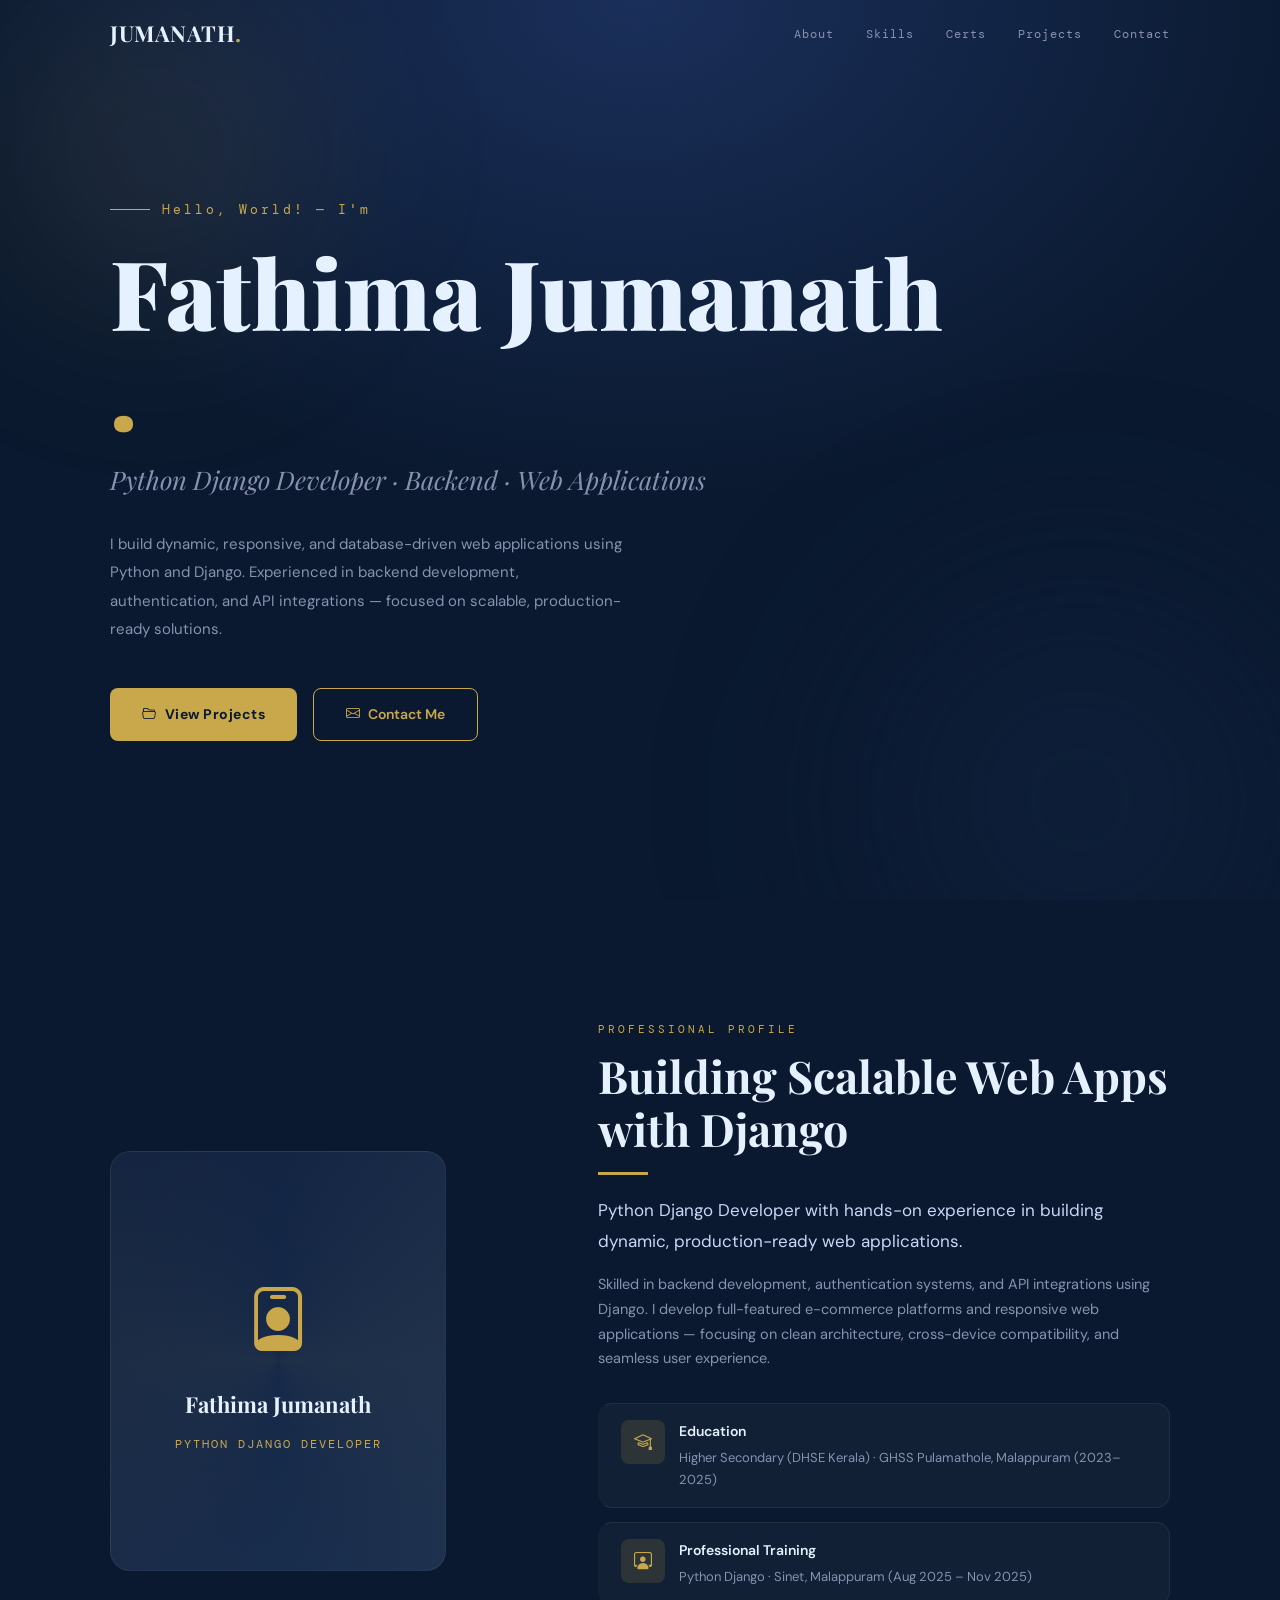
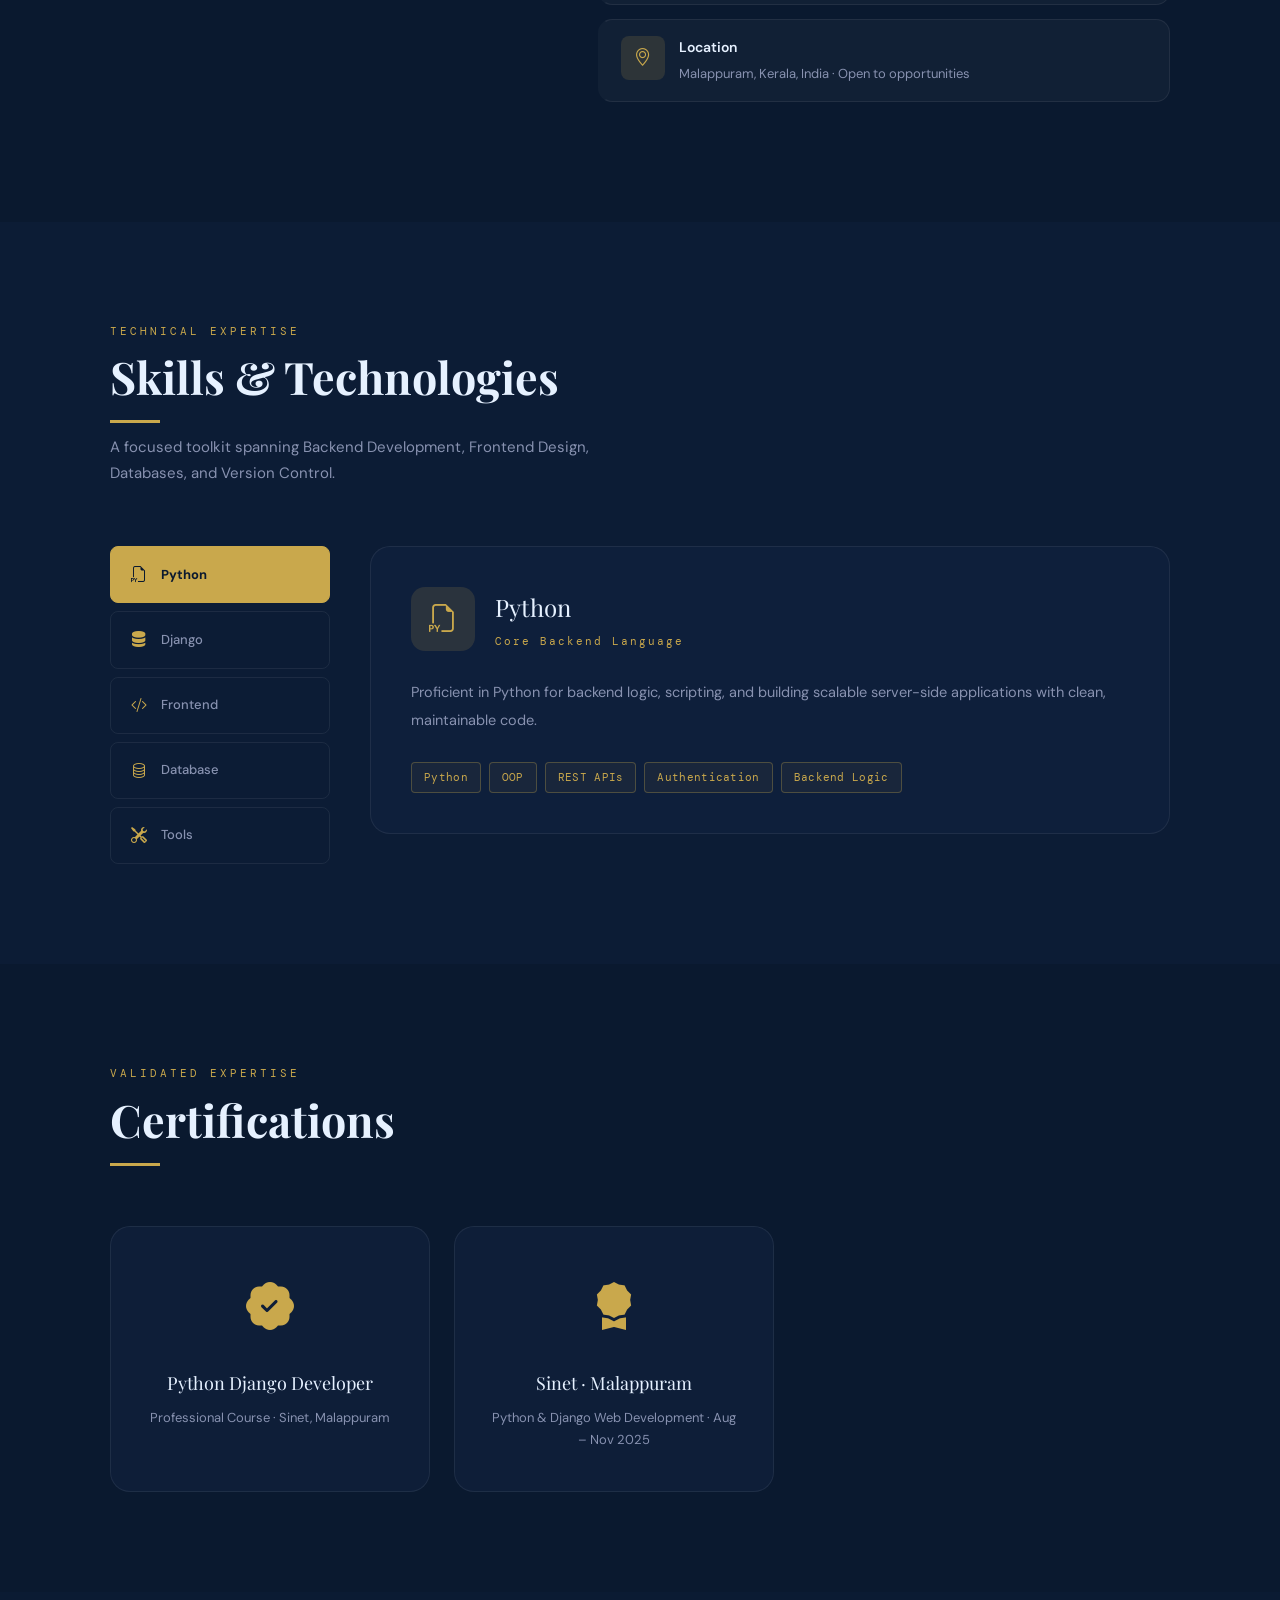
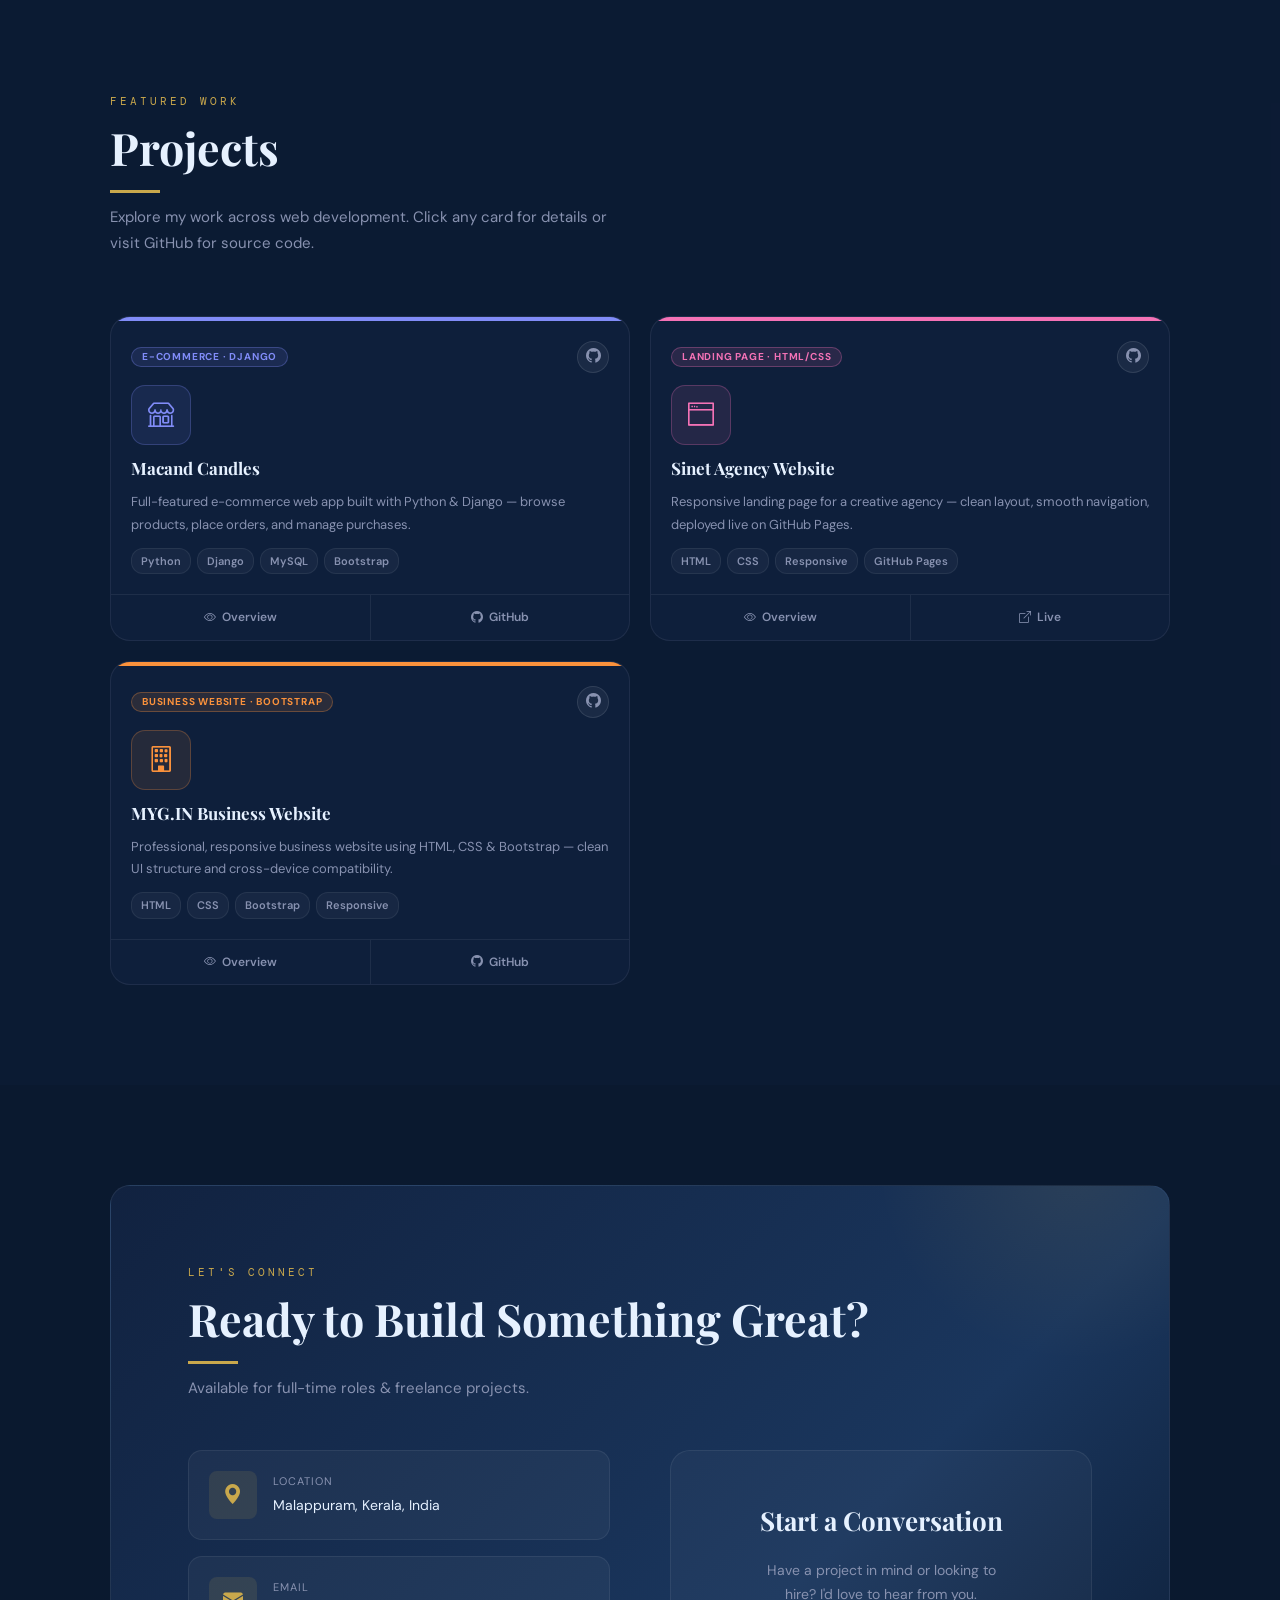
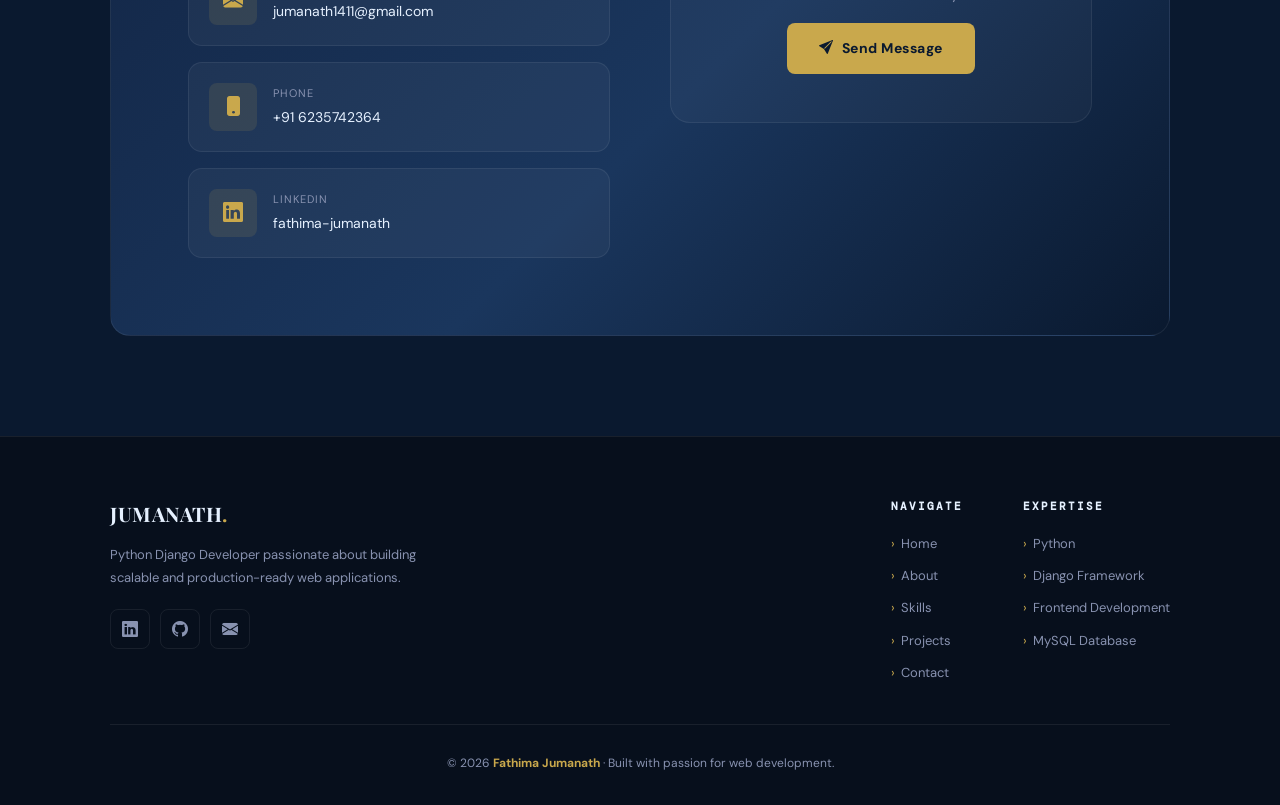
==== index.html @ 3bf2b3c5 "responsive" ====
<!DOCTYPE html>
<html lang="en">
<head>
<meta charset="UTF-8">
<meta name="viewport" content="width=device-width, initial-scale=1.0">
<title>Fathima Jumanath | Python Django Developer</title>
<meta name="description" content="Fathima Jumanath — Python Django Developer specializing in backend development, e-commerce web apps, authentication & API integrations using Django.">
<meta name="theme-color" content="#0a192f">
<link rel="icon" type="image/svg+xml" href="data:image/svg+xml,<svg xmlns='http://www.w3.org/2000/svg' viewBox='0 0 100 100'><text y='.9em' font-size='90'>🐍</text></svg>">
<link rel="preconnect" href="https://fonts.googleapis.com">
<link rel="preconnect" href="https://fonts.gstatic.com" crossorigin>
<link href="https://fonts.googleapis.com/css2?family=Playfair+Display:ital,wght@0,400;0,600;0,700;0,900;1,400&family=DM+Mono:ital,wght@0,400;0,500;1,400&family=DM+Sans:wght@300;400;500;600&display=swap" rel="stylesheet">
<link href="https://cdn.jsdelivr.net/npm/bootstrap-icons@1.11.3/font/bootstrap-icons.css" rel="stylesheet">
<link rel="stylesheet" href="style.css">
</head>
<body>

<canvas id="particles-canvas"></canvas>

<header class="header" id="header">
  <div class="header-inner">
    <a href="#hero" class="logo">JUMANATH<span>.</span></a>
    <nav class="nav-links">
      <a href="#about">About</a>
      <a href="#skills">Skills</a>
      <a href="#certifications">Certs</a>
      <a href="#projects">Projects</a>
      <a href="#contact">Contact</a>
    </nav>
    <button class="hamburger" id="hamburger" aria-label="Menu">
      <span></span><span></span><span></span>
    </button>
  </div>
</header>

<nav class="nav-mobile" id="mobileNav">
  <button class="nav-mobile-close" id="mobileClose"><i class="bi bi-x-lg"></i></button>
  <a href="#about" class="mnav-link">About</a>
  <a href="#skills" class="mnav-link">Skills</a>
  <a href="#certifications" class="mnav-link">Certs</a>
  <a href="#projects" class="mnav-link">Projects</a>
  <a href="#contact" class="mnav-link">Contact</a>
</nav>

<section id="hero" class="hero">
  <div class="hero-bg"></div>
  <div class="hero-orb hero-orb-1"></div>
  <div class="hero-orb hero-orb-2"></div>
  <div class="container">
    <div class="hero-eyebrow reveal">Hello, World! — I'm</div>
    <h1 class="hero-title reveal reveal-delay-1">
      Fathima Jumanath<span class="accent">.</span>
    </h1>
    <p class="hero-role reveal reveal-delay-2">Python Django Developer · Backend · Web Applications</p>
    <p class="hero-desc reveal reveal-delay-3">
      I build dynamic, responsive, and database-driven web applications using Python and Django. Experienced in backend development, authentication, and API integrations — focused on scalable, production-ready solutions.
    </p>
    <div class="hero-actions reveal reveal-delay-4">
      <a href="#projects" class="btn-primary"><i class="bi bi-folder2-open"></i> View Projects</a>
      <a href="mailto:jumanath1411@gmail.com" class="btn-outline"><i class="bi bi-envelope"></i> Contact Me</a>
    </div>
  </div>
</section>

<section id="about">
  <div class="container">
    <div class="about-grid">
      <div class="reveal">
        <div class="about-card">
          <i class="bi bi-person-badge about-card-icon"></i>
          <span class="about-card-name">Fathima Jumanath</span>
          <span class="about-card-role">PYTHON DJANGO DEVELOPER</span>
          <div class="about-card-border"></div>
        </div>
      </div>
      <div>
        <span class="section-label reveal">Professional Profile</span>
        <h2 class="section-title reveal reveal-delay-1">Building Scalable Web Apps with Django</h2>
        <p class="about-lead reveal reveal-delay-2">Python Django Developer with hands-on experience in building dynamic, production-ready web applications.</p>
        <p class="about-body reveal reveal-delay-3">Skilled in backend development, authentication systems, and API integrations using Django. I develop full-featured e-commerce platforms and responsive web applications — focusing on clean architecture, cross-device compatibility, and seamless user experience.</p>
        <div class="about-cards">
          <div class="about-item reveal reveal-delay-1">
            <div class="about-item-icon"><i class="bi bi-mortarboard"></i></div>
            <div>
              <div class="about-item-title">Education</div>
              <p class="about-item-text">Higher Secondary (DHSE Kerala) · GHSS Pulamathole, Malappuram (2023–2025)</p>
            </div>
          </div>
          <div class="about-item reveal reveal-delay-2">
            <div class="about-item-icon"><i class="bi bi-person-workspace"></i></div>
            <div>
              <div class="about-item-title">Professional Training</div>
              <p class="about-item-text">Python Django · Sinet, Malappuram (Aug 2025 – Nov 2025)</p>
            </div>
          </div>
          <div class="about-item reveal reveal-delay-3">
            <div class="about-item-icon"><i class="bi bi-geo-alt"></i></div>
            <div>
              <div class="about-item-title">Location</div>
              <p class="about-item-text">Malappuram, Kerala, India · Open to opportunities</p>
            </div>
          </div>
        </div>
      </div>
    </div>
  </div>
</section>

<section id="skills">
  <div class="container">
    <span class="section-label reveal">Technical Expertise</span>
    <h2 class="section-title reveal reveal-delay-1">Skills &amp; Technologies</h2>
    <p class="section-sub reveal reveal-delay-2">A focused toolkit spanning Backend Development, Frontend Design, Databases, and Version Control.</p>
    <div class="skills-tabs-wrapper reveal reveal-delay-3">
      <div class="skills-tab-nav">
        <button class="stab active" onclick="switchSkill(this,'sk-python')"><i class="bi bi-filetype-py"></i>Python</button>
        <button class="stab" onclick="switchSkill(this,'sk-django')"><i class="bi bi-server"></i>Django</button>
        <button class="stab" onclick="switchSkill(this,'sk-frontend')"><i class="bi bi-code-slash"></i>Frontend</button>
        <button class="stab" onclick="switchSkill(this,'sk-db')"><i class="bi bi-database"></i>Database</button>
        <button class="stab" onclick="switchSkill(this,'sk-tools')"><i class="bi bi-tools"></i>Tools</button>
      </div>
      <div class="skills-panel-area">
        <div class="skills-panel active" id="sk-python">
          <div class="sp-head"><div class="sp-icon"><i class="bi bi-filetype-py"></i></div><div><div class="sp-title">Python</div><div class="sp-sub">Core Backend Language</div></div></div>
          <p class="sp-desc">Proficient in Python for backend logic, scripting, and building scalable server-side applications with clean, maintainable code.</p>
          <div class="sp-tags"><span class="sp-tag">Python</span><span class="sp-tag">OOP</span><span class="sp-tag">REST APIs</span><span class="sp-tag">Authentication</span><span class="sp-tag">Backend Logic</span></div>
        </div>
        <div class="skills-panel" id="sk-django">
          <div class="sp-head"><div class="sp-icon"><i class="bi bi-server"></i></div><div><div class="sp-title">Django Framework</div><div class="sp-sub">Full-Stack Web Development</div></div></div>
          <p class="sp-desc">Building production-ready web applications with Django including e-commerce platforms, user authentication, and API integrations.</p>
          <div class="sp-tags"><span class="sp-tag">Django</span><span class="sp-tag">Django ORM</span><span class="sp-tag">Authentication</span><span class="sp-tag">API Integration</span><span class="sp-tag">Admin Panel</span><span class="sp-tag">E-Commerce</span></div>
        </div>
        <div class="skills-panel" id="sk-frontend">
          <div class="sp-head"><div class="sp-icon"><i class="bi bi-code-slash"></i></div><div><div class="sp-title">Frontend Development</div><div class="sp-sub">HTML · CSS · Bootstrap · JavaScript</div></div></div>
          <p class="sp-desc">Designing responsive and visually clean user interfaces with modern frontend technologies and frameworks.</p>
          <div class="sp-tags"><span class="sp-tag">HTML5</span><span class="sp-tag">CSS3</span><span class="sp-tag">Bootstrap</span><span class="sp-tag">JavaScript</span><span class="sp-tag">Responsive Design</span></div>
        </div>
        <div class="skills-panel" id="sk-db">
          <div class="sp-head"><div class="sp-icon"><i class="bi bi-database"></i></div><div><div class="sp-title">Database</div><div class="sp-sub">MySQL</div></div></div>
          <p class="sp-desc">Database design, management, and query optimization using MySQL for dynamic, data-driven web applications.</p>
          <div class="sp-tags"><span class="sp-tag">MySQL</span><span class="sp-tag">Database Design</span><span class="sp-tag">SQL Queries</span><span class="sp-tag">Django ORM</span></div>
        </div>
        <div class="skills-panel" id="sk-tools">
          <div class="sp-head"><div class="sp-icon"><i class="bi bi-tools"></i></div><div><div class="sp-title">Tools &amp; Version Control</div><div class="sp-sub">GitHub</div></div></div>
          <p class="sp-desc">Managing source code, collaborating on projects, and deploying web applications using GitHub and Git workflows.</p>
          <div class="sp-tags"><span class="sp-tag">GitHub</span><span class="sp-tag">Git</span><span class="sp-tag">Version Control</span><span class="sp-tag">Deployment</span></div>
        </div>
      </div>
    </div>
  </div>
</section>

<section id="certifications">
  <div class="container">
    <span class="section-label reveal">Validated Expertise</span>
    <h2 class="section-title reveal reveal-delay-1">Certifications</h2>
    <div class="certs-grid">
      <div class="cert-card reveal reveal-delay-1">
        <div class="cert-icon"><i class="bi bi-patch-check-fill"></i></div>
        <div class="cert-name">Python Django Developer</div>
        <div class="cert-desc">Professional Course · Sinet, Malappuram</div>
      </div>
      <div class="cert-card reveal reveal-delay-2">
        <div class="cert-icon"><i class="bi bi-award-fill"></i></div>
        <div class="cert-name">Sinet · Malappuram</div>
        <div class="cert-desc">Python &amp; Django Web Development · Aug – Nov 2025</div>
      </div>
    </div>
  </div>
</section>

<section id="projects">
  <div class="container">
    <span class="section-label reveal">Featured Work</span>
    <h2 class="section-title reveal reveal-delay-1">Projects</h2>
    <p class="section-sub reveal reveal-delay-2">Explore my work across web development. Click any card for details or visit GitHub for source code.</p>

    <div class="projects-grid" id="projectsGrid">

      <article class="project-card reveal reveal-delay-1 ml" onclick="openProject(0)">
        <div class="card-stripe"></div>
        <div class="card-inner">
          <div class="card-header">
            <span class="badge">E-Commerce · Django</span>
            <a href="https://github.com/jumanath/Candles-website.git" target="_blank" rel="noopener noreferrer" class="gh-btn" onclick="event.stopPropagation()"><i class="bi bi-github"></i></a>
          </div>
          <div class="icon-wrap"><i class="bi bi-shop"></i></div>
          <div class="card-title">Macand Candles</div>
          <div class="card-desc">Full-featured e-commerce web app built with Python &amp; Django — browse products, place orders, and manage purchases.</div>
          <div class="tags">
            <span class="tag">Python</span><span class="tag">Django</span><span class="tag">MySQL</span><span class="tag">Bootstrap</span>
          </div>
        </div>
        <div class="card-footer">
          <button class="primary" onclick="event.stopPropagation(); openProject(0)"><i class="bi bi-eye"></i> Overview</button>
          <a href="https://github.com/jumanath/Candles-website.git" target="_blank" rel="noopener noreferrer" onclick="event.stopPropagation()"><i class="bi bi-github"></i> GitHub</a>
        </div>
      </article>

      <article class="project-card reveal reveal-delay-2 dl" onclick="openProject(1)">
        <div class="card-stripe"></div>
        <div class="card-inner">
          <div class="card-header">
            <span class="badge">Landing Page · HTML/CSS</span>
            <a href="https://jumanath.github.io/Sinet-website/" target="_blank" rel="noopener noreferrer" class="gh-btn" onclick="event.stopPropagation()"><i class="bi bi-github"></i></a>
          </div>
          <div class="icon-wrap"><i class="bi bi-window-fullscreen"></i></div>
          <div class="card-title">Sinet Agency Website</div>
          <div class="card-desc">Responsive landing page for a creative agency — clean layout, smooth navigation, deployed live on GitHub Pages.</div>
          <div class="tags">
            <span class="tag">HTML</span><span class="tag">CSS</span><span class="tag">Responsive</span><span class="tag">GitHub Pages</span>
          </div>
        </div>
        <div class="card-footer">
          <button class="primary" onclick="event.stopPropagation(); openProject(1)"><i class="bi bi-eye"></i> Overview</button>
          <a href="https://jumanath.github.io/Sinet-website/" target="_blank" rel="noopener noreferrer" onclick="event.stopPropagation()"><i class="bi bi-box-arrow-up-right"></i> Live</a>
        </div>
      </article>

      <article class="project-card reveal reveal-delay-3 eda" onclick="openProject(2)">
        <div class="card-stripe"></div>
        <div class="card-inner">
          <div class="card-header">
            <span class="badge">Business Website · Bootstrap</span>
            <a href="https://github.com/jumanath" target="_blank" rel="noopener noreferrer" class="gh-btn" onclick="event.stopPropagation()"><i class="bi bi-github"></i></a>
          </div>
          <div class="icon-wrap"><i class="bi bi-building"></i></div>
          <div class="card-title">MYG.IN Business Website</div>
          <div class="card-desc">Professional, responsive business website using HTML, CSS &amp; Bootstrap — clean UI structure and cross-device compatibility.</div>
          <div class="tags">
            <span class="tag">HTML</span><span class="tag">CSS</span><span class="tag">Bootstrap</span><span class="tag">Responsive</span>
          </div>
        </div>
        <div class="card-footer">
          <button class="primary" onclick="event.stopPropagation(); openProject(2)"><i class="bi bi-eye"></i> Overview</button>
          <a href="https://github.com/jumanath" target="_blank" rel="noopener noreferrer" onclick="event.stopPropagation()"><i class="bi bi-github"></i> GitHub</a>
        </div>
      </article>

    </div>
  </div>
</section>

<section id="contact">
  <div class="container">
    <div class="contact-wrap">
      <span class="section-label reveal">Let's Connect</span>
      <h2 class="section-title reveal reveal-delay-1" style="color: var(--white);">Ready to Build Something Great?</h2>
      <p class="section-sub reveal reveal-delay-2">Available for full-time roles &amp; freelance projects.</p>
      <div class="contact-grid">
        <div class="contact-cards">
          <div class="contact-card reveal reveal-delay-1">
            <div class="cc-icon"><i class="bi bi-geo-alt-fill"></i></div>
            <div><div class="cc-label">Location</div><div class="cc-value">Malappuram, Kerala, India</div></div>
          </div>
          <div class="contact-card reveal reveal-delay-2">
            <div class="cc-icon"><i class="bi bi-envelope-fill"></i></div>
            <div><div class="cc-label">Email</div><div class="cc-value"><a href="mailto:jumanath1411@gmail.com">jumanath1411@gmail.com</a></div></div>
          </div>
          <div class="contact-card reveal reveal-delay-3">
            <div class="cc-icon"><i class="bi bi-phone-fill"></i></div>
            <div><div class="cc-label">Phone</div><div class="cc-value"><a href="tel:+916235742364">+91 6235742364</a></div></div>
          </div>
          <div class="contact-card reveal reveal-delay-4">
            <div class="cc-icon"><i class="bi bi-linkedin"></i></div>
            <div><div class="cc-label">LinkedIn</div><div class="cc-value"><a href="https://www.linkedin.com/in/fathima-jumanath" target="_blank" rel="noopener noreferrer">fathima-jumanath</a></div></div>
          </div>
        </div>
        <div class="contact-cta reveal reveal-delay-2">
          <h3>Start a Conversation</h3>
          <p>Have a project in mind or looking to hire? I'd love to hear from you.</p>
          <a href="mailto:jumanath1411@gmail.com" class="btn-primary"><i class="bi bi-send-fill"></i> Send Message</a>
        </div>
      </div>
    </div>
  </div>
</section>

<footer>
  <div class="container">
    <div class="footer-top">
      <div class="footer-brand">
        <a href="#hero" class="logo">JUMANATH<span>.</span></a>
        <p class="footer-tagline">Python Django Developer passionate about building scalable and production-ready web applications.</p>
        <div class="footer-socials">
          <a href="https://www.linkedin.com/in/fathima-jumanath" target="_blank" rel="noopener noreferrer" class="footer-social"><i class="bi bi-linkedin"></i></a>
          <a href="https://github.com/jumanath" target="_blank" rel="noopener noreferrer" class="footer-social"><i class="bi bi-github"></i></a>
          <a href="mailto:jumanath1411@gmail.com" class="footer-social"><i class="bi bi-envelope-fill"></i></a>
        </div>
      </div>
      <nav class="footer-nav-cols">
        <div class="footer-col">
          <h4>Navigate</h4>
          <ul>
            <li><a href="#hero">Home</a></li>
            <li><a href="#about">About</a></li>
            <li><a href="#skills">Skills</a></li>
            <li><a href="#projects">Projects</a></li>
            <li><a href="#contact">Contact</a></li>
          </ul>
        </div>
        <div class="footer-col">
          <h4>Expertise</h4>
          <ul>
            <li><a href="#skills">Python</a></li>
            <li><a href="#skills">Django Framework</a></li>
            <li><a href="#skills">Frontend Development</a></li>
            <li><a href="#skills">MySQL Database</a></li>
          </ul>
        </div>
      </nav>
    </div>
    <div class="footer-bottom">
      <p class="footer-copy">&copy; <span id="footerYear"></span> <strong>Fathima Jumanath</strong> · Built with passion for web development.</p>
    </div>
  </div>
</footer>

<button id="scrollTop" aria-label="Scroll to top"><i class="bi bi-arrow-up-short"></i></button>

<div class="modal-overlay" id="projectModal" onclick="handleOverlayClick(event)">
  <div class="modal" id="modalBox">
    <div class="modal-header" id="modalHeader">
      <div class="modal-header-left">
        <div class="modal-icon" id="modalIcon"><i class="bi bi-folder"></i></div>
        <div>
          <div class="modal-title" id="modalTitle">Project Title</div>
          <span class="modal-tech-badge" id="modalTech">Technologies</span>
        </div>
      </div>
      <button class="modal-close" onclick="closeModal()"><i class="bi bi-x-lg"></i></button>
    </div>
    <div class="modal-body">
      <div class="modal-overview-panel">
        <div class="mo-section">
          <div class="mo-section-header"><i class="bi bi-info-circle-fill"></i><h4>About This Project</h4></div>
          <p class="mo-about-text" id="modal-about"></p>
        </div>
        <div class="mo-section">
          <div class="mo-section-header"><i class="bi bi-folder-fill"></i><h4>Features</h4></div>
          <div class="mo-projects-grid" id="modal-projects"></div>
        </div>
        <div class="mo-section">
          <div class="mo-section-header"><i class="bi bi-star-fill"></i><h4>Key Highlights</h4></div>
          <div class="mo-highlights" id="modal-bullets"></div>
        </div>
        <div class="mo-section">
          <div class="mo-section-header"><i class="bi bi-tools"></i><h4>Technologies Used</h4></div>
          <div class="mo-tags" id="modal-tags"></div>
        </div>
        <div class="mo-actions">
          <a href="#" id="modal-github-link" target="_blank" rel="noopener noreferrer" class="mo-btn-github"><i class="bi bi-github"></i> View Repository on GitHub</a>
          <a href="#contact" onclick="closeModal()" class="mo-btn-contact"><i class="bi bi-envelope-fill"></i> Discuss Project</a>
        </div>
      </div>
    </div>
  </div>
</div>

<script>
document.getElementById('footerYear').textContent = new Date().getFullYear();

const PROJECTS = [
  {
    title: "Macand Candles",
    tech: "Python · Django · MySQL · Bootstrap",
    icon: "bi bi-shop",
    domain: "ml",
    github: "https://github.com/jumanath/Candles-website.git",
    about: "Macand Candles is a full-featured e-commerce web application built with Python and Django. It enables users to browse products, place orders, and manage purchases through a secure, production-ready online platform deployed for real-time access.",
    projects: [
      { name: "Product Browsing", desc: "Dynamic product listing with category filtering and detail views", icon: "bi bi-grid-fill" },
      { name: "Order Management", desc: "Full order placement and purchase management system", icon: "bi bi-cart-check-fill" },
      { name: "User Authentication", desc: "Secure user registration, login, and session management", icon: "bi bi-shield-lock-fill" },
      { name: "Admin Panel", desc: "Django admin integration for product and order management", icon: "bi bi-gear-fill" }
    ],
    bullets: [
      "Full-stack Django e-commerce platform deployed for production",
      "Secure authentication and user session management",
      "Database-driven product and order management with MySQL",
      "Responsive UI with Bootstrap for cross-device compatibility",
      "Production-ready deployment with real-time access"
    ],
    tags: ["Python", "Django", "MySQL", "Bootstrap", "HTML", "CSS", "Authentication", "E-Commerce", "GitHub"]
  },
  {
    title: "Sinet Agency Website",
    tech: "HTML · CSS · GitHub Pages",
    icon: "bi bi-window-fullscreen",
    domain: "dl",
    github: "https://jumanath.github.io/Sinet-website/",
    about: "A responsive landing page for a creative agency built with HTML and CSS. Features clean layout design, smooth navigation, and is deployed live via GitHub Pages for real-time access.",
    projects: [
      { name: "Responsive Layout", desc: "Mobile-first design adapting seamlessly across all screen sizes", icon: "bi bi-phone-fill" },
      { name: "Navigation Design", desc: "Smooth, intuitive navigation with clean section transitions", icon: "bi bi-list-ul" },
      { name: "Agency Showcase", desc: "Professional presentation of agency services and brand identity", icon: "bi bi-star-fill" }
    ],
    bullets: [
      "Clean, semantic HTML5 structure throughout",
      "Mobile-first, fully responsive CSS layout",
      "Smooth navigation and section transitions",
      "Deployed and live on GitHub Pages",
      "Optimized for cross-device compatibility"
    ],
    tags: ["HTML5", "CSS3", "Responsive Design", "GitHub Pages", "Landing Page"]
  },
  {
    title: "MYG.IN Business Website",
    tech: "HTML · CSS · Bootstrap",
    icon: "bi bi-building",
    domain: "eda",
    github: "https://github.com/jumanath",
    about: "A professional, responsive business website for MYG.IN built with HTML, CSS, and Bootstrap. Emphasizes clean UI structure, cross-device compatibility, and an optimized user experience for a professional business presence.",
    projects: [
      { name: "Bootstrap Grid Layout", desc: "Structured, responsive layout using Bootstrap's grid system", icon: "bi bi-columns-gap" },
      { name: "Cross-Device Compatibility", desc: "Consistent experience across desktop, tablet, and mobile", icon: "bi bi-display-fill" },
      { name: "Clean UI Structure", desc: "Professional visual hierarchy with optimized user experience", icon: "bi bi-layout-text-window-reverse" }
    ],
    bullets: [
      "Professional business website with clean UI design",
      "Bootstrap framework for rapid responsive development",
      "Cross-device and cross-browser compatibility",
      "Structured layout emphasizing user experience",
      "Optimized for professional business presentation"
    ],
    tags: ["HTML5", "CSS3", "Bootstrap", "Responsive Design", "UI/UX", "Business Website"]
  }
];

function openProject(idx) {
  const p = PROJECTS[idx];
  const modalHeader = document.getElementById('modalHeader');
  modalHeader.className = 'modal-header ' + p.domain;
  document.getElementById('modalIcon').innerHTML = `<i class="${p.icon}"></i>`;
  document.getElementById('modalTitle').textContent = p.title;
  document.getElementById('modalTech').textContent = p.tech;
  document.getElementById('modal-about').textContent = p.about;
  document.getElementById('modal-projects').innerHTML = p.projects.map(proj => `
    <div class="mo-project-card">
      <div class="mo-project-icon"><i class="${proj.icon}"></i></div>
      <div class="mo-project-content"><h5>${proj.name}</h5><p>${proj.desc}</p></div>
    </div>
  `).join('');
  document.getElementById('modal-bullets').innerHTML = p.bullets.map(b => `
    <div class="mo-highlight-item"><i class="bi bi-check-circle-fill"></i><span>${b}</span></div>
  `).join('');
  document.getElementById('modal-tags').innerHTML = p.tags.map(t => `<span class="mo-tag">${t}</span>`).join('');
  document.getElementById('modal-github-link').href = p.github;
  document.getElementById('projectModal').classList.add('open');
  document.body.style.overflow = 'hidden';
}

function closeModal() {
  document.getElementById('projectModal').classList.remove('open');
  document.body.style.overflow = '';
}

function handleOverlayClick(e) {
  if (e.target.id === 'projectModal') closeModal();
}

document.addEventListener('keydown', e => { if (e.key === 'Escape') closeModal(); });

function switchSkill(btn, id) {
  document.querySelectorAll('.stab').forEach(b => b.classList.remove('active'));
  document.querySelectorAll('.skills-panel').forEach(p => p.classList.remove('active'));
  btn.classList.add('active');
  document.getElementById(id).classList.add('active');
}

const header = document.getElementById('header');
const scrollTopBtn = document.getElementById('scrollTop');
window.addEventListener('scroll', () => {
  const y = window.scrollY;
  header.classList.toggle('scrolled', y > 60);
  scrollTopBtn.classList.toggle('visible', y > 400);
}, { passive: true });
scrollTopBtn.addEventListener('click', () => window.scrollTo({ top: 0, behavior: 'smooth' }));

document.getElementById('hamburger').addEventListener('click', () => {
  document.getElementById('mobileNav').classList.toggle('open');
  document.body.style.overflow = document.getElementById('mobileNav').classList.contains('open') ? 'hidden' : '';
});
document.getElementById('mobileClose').addEventListener('click', () => {
  document.getElementById('mobileNav').classList.remove('open');
  document.body.style.overflow = '';
});
document.querySelectorAll('.mnav-link').forEach(l => {
  l.addEventListener('click', () => {
    document.getElementById('mobileNav').classList.remove('open');
    document.body.style.overflow = '';
  });
});

document.querySelectorAll('a[href^="#"]').forEach(a => {
  a.addEventListener('click', function (e) {
    const href = this.getAttribute('href');
    if (!href || href === '#') return;
    const target = document.querySelector(href);
    if (!target) return;
    e.preventDefault();
    window.scrollTo({ top: target.offsetTop - 80, behavior: 'smooth' });
  });
});

const observer = new IntersectionObserver(entries => {
  entries.forEach(e => {
    if (e.isIntersecting) { e.target.classList.add('visible'); observer.unobserve(e.target); }
  });
}, { threshold: 0.12 });
document.querySelectorAll('.reveal').forEach(el => observer.observe(el));
setTimeout(() => document.querySelectorAll('.hero .reveal').forEach(el => el.classList.add('visible')), 100);

(function () {
  const canvas = document.getElementById('particles-canvas');
  const ctx = canvas.getContext('2d');
  let W, H, particles = [];
  function resize() { W = canvas.width = window.innerWidth; H = canvas.height = window.innerHeight; }
  resize();
  window.addEventListener('resize', resize);
  class Particle {
    constructor() { this.reset(); }
    reset() {
      this.x = Math.random() * W; this.y = Math.random() * H;
      this.r = Math.random() * 1.4 + 0.3;
      this.vx = (Math.random() - 0.5) * 0.25; this.vy = (Math.random() - 0.5) * 0.25;
      this.alpha = Math.random() * 0.5 + 0.1;
    }
    update() {
      this.x += this.vx; this.y += this.vy;
      if (this.x < 0 || this.x > W || this.y < 0 || this.y > H) this.reset();
    }
    draw() {
      ctx.beginPath(); ctx.arc(this.x, this.y, this.r, 0, Math.PI * 2);
      ctx.fillStyle = `rgba(201,168,76,${this.alpha})`; ctx.fill();
    }
  }
  for (let i = 0; i < 80; i++) particles.push(new Particle());
  function loop() {
    ctx.clearRect(0, 0, W, H);
    particles.forEach(p => { p.update(); p.draw(); });
    for (let i = 0; i < particles.length; i++) {
      for (let j = i + 1; j < particles.length; j++) {
        const dx = particles[i].x - particles[j].x;
        const dy = particles[i].y - particles[j].y;
        const d = Math.sqrt(dx * dx + dy * dy);
        if (d < 100) {
          ctx.beginPath();
          ctx.moveTo(particles[i].x, particles[i].y);
          ctx.lineTo(particles[j].x, particles[j].y);
          ctx.strokeStyle = `rgba(201,168,76,${0.08 * (1 - d / 100)})`;
          ctx.lineWidth = 0.5; ctx.stroke();
        }
      }
    }
    requestAnimationFrame(loop);
  }
  loop();
})();
</script>
</body>
</html>
---- style.css ----
/* ═══════════════════════════════════════════
   VARIABLES
═══════════════════════════════════════════ */
:root {
  --navy:      #0a192f;
  --navy2:     #112240;
  --navy3:     #1a2f4f;
  --gold:      #c9a84c;
  --gold2:     #e8c84a;
  --gold-dim:  rgba(201,168,76,0.15);
  --text:      #ccd6f6;
  --text2:     #8892b0;
  --white:     #e6f1ff;
  --border:    rgba(255,255,255,0.07);
  --font-head: 'Playfair Display', Georgia, serif;
  --font-body: 'DM Sans', system-ui, sans-serif;
  --font-mono: 'DM Mono', monospace;
  --ease:      cubic-bezier(0.25, 0.8, 0.25, 1);
  --r-md:      8px;
  --r-lg:      14px;
  --r-xl:      20px;
  --shadow:    0 20px 60px rgba(0,0,0,0.4);
}

/* ═══════════════════════════════════════════
   RESET & BASE
═══════════════════════════════════════════ */
*, *::before, *::after { box-sizing: border-box; margin: 0; padding: 0; }
html { scroll-behavior: smooth; overflow-x: hidden; }
body {
  font-family: var(--font-body);
  background: var(--navy);
  color: var(--text2);
  line-height: 1.7;
  overflow-x: hidden;
  -webkit-font-smoothing: antialiased;
}
a { color: inherit; text-decoration: none; }
ul { list-style: none; }
img { display: block; max-width: 100%; }
button { font: inherit; cursor: pointer; border: none; background: none; }

/* ═══════════════════════════════════════════
   SCROLLBAR
═══════════════════════════════════════════ */
::-webkit-scrollbar { width: 6px; }
::-webkit-scrollbar-track { background: var(--navy); }
::-webkit-scrollbar-thumb { background: var(--gold); border-radius: 3px; }

/* ═══════════════════════════════════════════
   UTILITY
═══════════════════════════════════════════ */
.container { width: 100%; max-width: 1160px; margin: 0 auto; padding: 0 clamp(20px,5vw,50px); }
.section-label {
  font-family: var(--font-mono);
  font-size: 11px;
  letter-spacing: 3px;
  text-transform: uppercase;
  color: var(--gold);
  margin-bottom: 10px;
  display: block;
}
.section-title {
  font-family: var(--font-head);
  font-size: clamp(1.8rem,4vw,2.8rem);
  font-weight: 700;
  color: var(--white);
  line-height: 1.2;
  margin-bottom: 12px;
}
.section-title::after {
  content: '';
  display: block;
  width: 50px;
  height: 3px;
  background: var(--gold);
  margin-top: 16px;
}
.section-sub { color: var(--text2); font-size: 15px; max-width: 520px; }

/* ═══════════════════════════════════════════
   PARTICLES BACKGROUND
═══════════════════════════════════════════ */
#particles-canvas {
  position: fixed;
  inset: 0;
  z-index: 0;
  pointer-events: none;
  opacity: 0.35;
}

/* ═══════════════════════════════════════════
   HEADER
═══════════════════════════════════════════ */
.header {
  position: fixed;
  top: 0; left: 0; right: 0;
  z-index: 900;
  transition: all 0.3s var(--ease);
}
.header.scrolled {
  background: rgba(10,25,47,0.96);
  backdrop-filter: blur(16px);
  border-bottom: 1px solid var(--border);
  box-shadow: 0 4px 30px rgba(0,0,0,0.3);
}
.header-inner {
  display: flex;
  align-items: center;
  justify-content: space-between;
  height: 68px;
  max-width: 1160px;
  margin: 0 auto;
  padding: 0 clamp(20px,5vw,50px);
}
.logo {
  font-family: var(--font-head);
  font-size: 22px;
  font-weight: 700;
  color: var(--white);
  letter-spacing: 0.5px;
}
.logo span { color: var(--gold); }
.nav-links { display: flex; gap: 32px; align-items: center; }
.nav-links a {
  font-family: var(--font-mono);
  font-size: 12px;
  letter-spacing: 1px;
  color: var(--text2);
  transition: color 0.2s;
  position: relative;
}
.nav-links a::after {
  content: '';
  position: absolute;
  bottom: -3px; left: 0;
  width: 0; height: 1px;
  background: var(--gold);
  transition: width 0.25s;
}
.nav-links a:hover { color: var(--gold); }
.nav-links a:hover::after { width: 100%; }

/* Hamburger */
.hamburger { display: none; flex-direction: column; gap: 5px; padding: 8px; }
.hamburger span {
  display: block; width: 22px; height: 2px;
  background: var(--white); border-radius: 2px;
  transition: all 0.3s;
}
.nav-mobile {
  display: none;
  position: fixed;
  inset: 0;
  background: rgba(10,25,47,0.98);
  z-index: 850;
  flex-direction: column;
  align-items: center;
  justify-content: center;
  gap: 28px;
}
.nav-mobile.open { display: flex; }
.nav-mobile a {
  font-family: var(--font-head);
  font-size: 28px;
  font-weight: 600;
  color: var(--white);
  transition: color 0.2s;
}
.nav-mobile a:hover { color: var(--gold); }
.nav-mobile-close {
  position: absolute;
  top: 22px; right: 24px;
  font-size: 30px;
  color: var(--text2);
  transition: color 0.2s;
}
.nav-mobile-close:hover { color: var(--gold); }

/* ═══════════════════════════════════════════
   HERO
═══════════════════════════════════════════ */
.hero {
  position: relative;
  z-index: 1;
  min-height: 100vh;
  display: flex;
  align-items: center;
  padding: 120px 0 80px;
  overflow: hidden;
}
.hero-bg {
  position: absolute;
  inset: 0;
  background: radial-gradient(ellipse 80% 80% at 50% 0%, #1a2f5a 0%, var(--navy) 70%);
  z-index: -1;
}
.hero-orb {
  position: absolute;
  border-radius: 50%;
  filter: blur(80px);
  pointer-events: none;
}
.hero-orb-1 {
  width: 500px; height: 500px;
  top: -100px; left: -100px;
  background: radial-gradient(circle, rgba(201,168,76,0.12) 0%, transparent 70%);
  animation: orb1 12s ease-in-out infinite;
}
.hero-orb-2 {
  width: 600px; height: 600px;
  bottom: -200px; right: -100px;
  background: radial-gradient(circle, rgba(17,34,64,0.8) 0%, transparent 70%);
  animation: orb1 15s ease-in-out infinite reverse;
}
@keyframes orb1 {
  0%,100% { transform: translate(0,0) scale(1); }
  50% { transform: translate(30px,-30px) scale(1.05); }
}
.hero-eyebrow {
  font-family: var(--font-mono);
  font-size: 13px;
  color: var(--gold);
  letter-spacing: 3px;
  margin-bottom: 20px;
  display: flex;
  align-items: center;
  gap: 12px;
}
.hero-eyebrow::before {
  content: '';
  display: block;
  width: 40px; height: 1px;
  background: var(--gold);
}
.hero-title {
  font-family: var(--font-head);
  font-size: clamp(3rem,8vw,6rem);
  font-weight: 900;
  color: var(--white);
  line-height: 1.05;
  margin-bottom: 16px;
}
.hero-title .accent { color: var(--gold); display: block; }
.hero-role {
  font-family: var(--font-head);
  font-size: clamp(1.1rem,2.5vw,1.6rem);
  font-weight: 400;
  font-style: italic;
  color: var(--text2);
  margin-bottom: 28px;
}
.hero-desc {
  max-width: 520px;
  color: var(--text2);
  font-size: 15px;
  line-height: 1.9;
  margin-bottom: 44px;
}
.hero-actions { display: flex; gap: 16px; flex-wrap: wrap; }
.btn-primary {
  display: inline-flex;
  align-items: center;
  gap: 8px;
  padding: 14px 32px;
  background: var(--gold);
  color: var(--navy);
  font-weight: 700;
  font-size: 14px;
  border-radius: var(--r-md);
  transition: all 0.25s;
  letter-spacing: 0.5px;
}
.btn-primary:hover { background: var(--gold2); transform: translateY(-2px); box-shadow: 0 8px 24px rgba(201,168,76,0.35); }
.btn-outline {
  display: inline-flex;
  align-items: center;
  gap: 8px;
  padding: 14px 32px;
  border: 1.5px solid var(--gold);
  color: var(--gold);
  font-weight: 600;
  font-size: 14px;
  border-radius: var(--r-md);
  transition: all 0.25s;
}
.btn-outline:hover { background: var(--gold-dim); transform: translateY(-2px); }

/* ═══════════════════════════════════════════
   ABOUT
═══════════════════════════════════════════ */
#about { padding: 120px 0; position: relative; z-index: 1; }
.about-grid {
  display: grid;
  grid-template-columns: 1fr 1.4fr;
  gap: 80px;
  align-items: center;
}
.about-card {
  position: relative;
  background: linear-gradient(135deg, var(--navy2), var(--navy3));
  border: 1px solid var(--border);
  border-radius: var(--r-xl);
  overflow: hidden;
  aspect-ratio: 4/5;
  max-height: 420px;
  display: flex;
  flex-direction: column;
  align-items: center;
  justify-content: center;
  gap: 10px;
}
.about-card::before {
  content: '';
  position: absolute;
  inset: 0;
  background: conic-gradient(from 0deg at 50% 50%, transparent 0%, rgba(201,168,76,0.05) 25%, transparent 50%, rgba(201,168,76,0.05) 75%, transparent 100%);
  animation: spin 25s linear infinite;
}
@keyframes spin { to { transform: rotate(360deg); } }
.about-card-icon {
  font-size: 64px;
  color: var(--gold);
  position: relative;
  z-index: 1;
}
.about-card-name {
  font-family: var(--font-head);
  font-size: 22px;
  font-weight: 700;
  color: var(--white);
  position: relative; z-index: 1;
}
.about-card-role {
  font-family: var(--font-mono);
  font-size: 12px;
  color: var(--gold);
  letter-spacing: 2px;
  position: relative; z-index: 1;
}
.about-card-border {
  position: absolute;
  top: 10px; left: 10px; right: -10px; bottom: -10px;
  border: 1.5px solid var(--gold);
  border-radius: var(--r-xl);
  z-index: -1;
  opacity: 0.3;
}
.about-lead {
  font-size: 17px;
  color: var(--text);
  line-height: 1.8;
  margin: 20px 0 16px;
}
.about-body { font-size: 14.5px; margin-bottom: 32px; }
.about-cards { display: flex; flex-direction: column; gap: 14px; }
.about-item {
  display: flex;
  align-items: flex-start;
  gap: 14px;
  padding: 16px 20px;
  background: rgba(255,255,255,0.03);
  border: 1px solid var(--border);
  border-left: 3px solid transparent;
  border-radius: var(--r-lg);
  transition: all 0.25s;
}
.about-item:hover { border-left-color: var(--gold); background: rgba(201,168,76,0.04); transform: translateX(4px); }
.about-item-icon {
  width: 44px; height: 44px;
  background: var(--gold-dim);
  border-radius: var(--r-md);
  display: flex; align-items: center; justify-content: center;
  color: var(--gold);
  font-size: 18px;
  flex-shrink: 0;
}
.about-item-title { font-weight: 600; color: var(--white); font-size: 14px; margin-bottom: 3px; }
.about-item-text { font-size: 13px; color: var(--text2); margin: 0; }

/* ═══════════════════════════════════════════
   SKILLS
═══════════════════════════════════════════ */
#skills {
  padding: 100px 0;
  background: rgba(17,34,64,0.4);
  position: relative; z-index: 1;
}
.skills-tabs-wrapper { display: flex; gap: 40px; align-items: flex-start; margin-top: 60px; }
.skills-tab-nav { display: flex; flex-direction: column; gap: 8px; flex-shrink: 0; width: 220px; }
.stab {
  display: flex;
  align-items: center;
  gap: 12px;
  padding: 14px 18px;
  border-radius: var(--r-md);
  border: 1px solid var(--border);
  color: var(--text2);
  font-size: 13px;
  font-weight: 500;
  cursor: pointer;
  transition: all 0.25s;
  text-align: left;
}
.stab i { font-size: 16px; color: var(--gold); width: 20px; text-align: center; }
.stab:hover { border-color: var(--gold); color: var(--white); background: var(--gold-dim); }
.stab.active { background: var(--gold); color: var(--navy); border-color: var(--gold); font-weight: 700; }
.stab.active i { color: var(--navy); }
.skills-panel-area { flex: 1; min-width: 0; }
.skills-panel {
  display: none;
  background: rgba(17,34,64,0.6);
  border: 1px solid var(--border);
  border-radius: var(--r-xl);
  padding: 40px;
  animation: fadeSlide 0.35s ease;
}
.skills-panel.active { display: block; }
@keyframes fadeSlide { from { opacity:0; transform: translateY(12px); } to { opacity:1; transform:translateY(0); } }
.sp-head { display: flex; align-items: center; gap: 20px; margin-bottom: 28px; }
.sp-icon {
  width: 64px; height: 64px;
  background: var(--gold-dim);
  border-radius: var(--r-lg);
  display: flex; align-items: center; justify-content: center;
  font-size: 28px; color: var(--gold);
  flex-shrink: 0;
}
.sp-title { font-family: var(--font-head); font-size: 24px; color: var(--white); margin-bottom: 4px; }
.sp-sub { font-family: var(--font-mono); font-size: 11px; color: var(--gold); letter-spacing: 2px; }
.sp-desc { font-size: 14.5px; color: var(--text2); line-height: 1.9; margin-bottom: 28px; }
.sp-tags { display: flex; flex-wrap: wrap; gap: 8px; }
.sp-tag {
  font-family: var(--font-mono);
  font-size: 11px;
  padding: 5px 12px;
  border: 1px solid rgba(201,168,76,0.3);
  color: var(--gold);
  border-radius: 4px;
  background: rgba(201,168,76,0.06);
  letter-spacing: 0.3px;
}

/* ═══════════════════════════════════════════
   CERTIFICATIONS
═══════════════════════════════════════════ */
#certifications { padding: 100px 0; position: relative; z-index: 1; }
.certs-grid {
  display: grid;
  grid-template-columns: repeat(2, minmax(260px, 320px));
  gap: 24px;
  margin-top: 60px;
}
.cert-card {
  padding: 40px 32px;
  background: rgba(17,34,64,0.6);
  border: 1px solid var(--border);
  border-radius: var(--r-xl);
  text-align: center;
  transition: all 0.3s;
}
.cert-card:hover { transform: translateY(-8px); border-color: var(--gold); box-shadow: 0 20px 50px rgba(0,0,0,0.3); }
.cert-icon { font-size: 48px; color: var(--gold); margin-bottom: 20px; }
.cert-name { font-family: var(--font-head); font-size: 18px; color: var(--white); margin-bottom: 8px; }
.cert-desc { font-size: 13px; color: var(--text2); }

/* ═══════════════════════════════════════════
   PROJECTS
═══════════════════════════════════════════ */
#projects { padding: 100px 0; background: rgba(17,34,64,0.3); position: relative; z-index: 1; }

.projects-grid {
  display: grid;
  grid-template-columns: repeat(2, 1fr);
  gap: 20px;
  margin-top: 60px;
}

.project-card {
  background: rgba(17,34,64,0.7);
  border: 0.5px solid var(--border);
  border-radius: var(--r-xl);
  overflow: hidden;
  cursor: pointer;
  display: flex;
  flex-direction: column;
  /* aspect-ratio REMOVE ചെയ്തു — ഇതാണ് gap ഉണ്ടാക്കിയത് */
  transition: border-color 0.25s, transform 0.25s, box-shadow 0.25s;
  position: relative;
}
.project-card:hover { transform: translateY(-6px); }
.project-card.ml:hover  { border-color: #818cf8; box-shadow: 0 12px 40px rgba(129,140,248,0.15); }
.project-card.dl:hover  { border-color: #f472b6; box-shadow: 0 12px 40px rgba(244,114,182,0.15); }
.project-card.eda:hover { border-color: #fb923c; box-shadow: 0 12px 40px rgba(251,146,60,0.15);  }
.project-card.bi:hover  { border-color: #c9a84c; box-shadow: 0 12px 40px rgba(201,168,76,0.15);  }

.card-stripe { height: 4px; width: 100%; flex-shrink: 0; }
.ml  .card-stripe { background: #818cf8; }
.dl  .card-stripe { background: #f472b6; }
.eda .card-stripe { background: #fb923c; }
.bi  .card-stripe { background: #c9a84c; }

.card-inner {
  flex: 1;
  display: flex;
  flex-direction: column;
  padding: 20px;
  gap: 12px;              /* gap ഉപയോഗിക്കുന്നു — margin-top: auto ഇല്ല */
}

.card-header {
  display: flex;
  align-items: center;
  justify-content: space-between;
  gap: 8px;
}

.badge {
  font-size: 10px;
  font-weight: 700;
  text-transform: uppercase;
  letter-spacing: 0.8px;
  padding: 4px 10px;
  border-radius: 20px;
  line-height: 1;
}
.ml  .badge { background: rgba(129,140,248,0.12); color: #818cf8; border: 1px solid rgba(129,140,248,0.3); }
.dl  .badge { background: rgba(244,114,182,0.12); color: #f472b6; border: 1px solid rgba(244,114,182,0.3); }
.eda .badge { background: rgba(251,146,60,0.12);  color: #fb923c; border: 1px solid rgba(251,146,60,0.3);  }
.bi  .badge { background: rgba(201,168,76,0.12);  color: #c9a84c; border: 1px solid rgba(201,168,76,0.3);  }

.gh-btn {
  width: 32px; height: 32px;
  border-radius: 50%;
  background: rgba(255,255,255,0.05);
  border: 1px solid rgba(255,255,255,0.1);
  display: flex; align-items: center; justify-content: center;
  color: var(--text2);
  font-size: 15px;
  transition: all 0.2s;
  flex-shrink: 0;
  position: relative; z-index: 10;
}
.ml  .gh-btn:hover { background: #818cf8; color: #fff; border-color: #818cf8; }
.dl  .gh-btn:hover { background: #f472b6; color: #fff; border-color: #f472b6; }
.eda .gh-btn:hover { background: #fb923c; color: #fff; border-color: #fb923c; }
.bi  .gh-btn:hover { background: #c9a84c; color: var(--navy); border-color: #c9a84c; }

.icon-wrap {
  width: 60px; height: 60px;
  border-radius: 14px;
  display: flex; align-items: center; justify-content: center;
  font-size: 26px;
  transition: transform 0.3s;
  flex-shrink: 0;
}
.project-card:hover .icon-wrap { transform: scale(1.1); }
.ml  .icon-wrap { background: rgba(129,140,248,0.1); border: 1px solid rgba(129,140,248,0.25); color: #818cf8; }
.dl  .icon-wrap { background: rgba(244,114,182,0.1); border: 1px solid rgba(244,114,182,0.25); color: #f472b6; }
.eda .icon-wrap { background: rgba(251,146,60,0.1);  border: 1px solid rgba(251,146,60,0.25);  color: #fb923c; }
.bi  .icon-wrap { background: rgba(201,168,76,0.1);  border: 1px solid rgba(201,168,76,0.25);  color: #c9a84c; }

.card-title {
  font-family: var(--font-head);
  font-size: 17px;
  font-weight: 700;
  color: var(--white);
  line-height: 1.3;
}

.card-desc {
  font-size: 13px;
  color: var(--text2);
  line-height: 1.7;
  display: -webkit-box;
  -webkit-line-clamp: 2;
  -webkit-box-orient: vertical;
  overflow: hidden;
}

.tags {
  display: flex;
  flex-wrap: wrap;
  gap: 6px;
  /* margin-top: auto — REMOVE, gap: 12px already handles spacing */
}
.tag {
  font-size: 11px; font-weight: 600;
  padding: 3px 9px;
  border-radius: 12px;
  background: rgba(255,255,255,0.04);
  border: 1px solid var(--border);
  color: var(--text2);
}

.card-footer {
  border-top: 1px solid var(--border);
  display: flex;
}
.card-footer a,
.card-footer button {
  flex: 1;
  display: flex; align-items: center; justify-content: center; gap: 6px;
  padding: 12px 8px;
  font-size: 12px; font-weight: 600;
  color: var(--text2);
  background: none;
  border: none;
  cursor: pointer;
  transition: all 0.2s;
  text-decoration: none;
  font-family: var(--font-body);
}
.card-footer a:first-child,
.card-footer button:first-child {
  border-right: 1px solid var(--border);
}
.card-footer a:hover,
.card-footer button:hover {
  background: rgba(255,255,255,0.04);
  color: var(--white);
}
.ml  .card-footer .primary:hover { color: #818cf8; }
.dl  .card-footer .primary:hover { color: #f472b6; }
.eda .card-footer .primary:hover { color: #fb923c; }
.bi  .card-footer .primary:hover { color: #c9a84c; }

@media (max-width: 600px) {
  .projects-grid { grid-template-columns: 1fr; }
  .card-footer { flex-direction: column; }
  .card-footer a:first-child,
  .card-footer button:first-child { border-right: none; border-bottom: 1px solid var(--border); }
}



/* ═══════════════════════════════════════════
   CONTACT
═══════════════════════════════════════════ */
#contact { padding: 100px 0; position: relative; z-index: 1; }
.contact-wrap {
  background: linear-gradient(135deg, var(--navy2) 0%, #1a365d 60%, var(--navy) 100%);
  border: 1px solid var(--border);
  border-radius: var(--r-xl);
  padding: clamp(40px,6vw,80px);
  position: relative;
  overflow: hidden;
}
.contact-wrap::before {
  content: '';
  position: absolute;
  top: -30%; right: -10%;
  width: 400px; height: 400px;
  background: radial-gradient(circle, rgba(201,168,76,0.1) 0%, transparent 70%);
  border-radius: 50%;
  pointer-events: none;
}
.contact-grid { display: grid; grid-template-columns: 1fr 1fr; gap: 60px; margin-top: 48px; align-items: start; }
.contact-cards { display: flex; flex-direction: column; gap: 16px; }
.contact-card {
  display: flex; align-items: center; gap: 16px;
  padding: 20px;
  background: rgba(255,255,255,0.04);
  border: 1px solid var(--border);
  border-radius: var(--r-lg);
  transition: all 0.25s;
}
.contact-card:hover { border-color: var(--gold); transform: translateX(5px); }
.cc-icon {
  width: 48px; height: 48px;
  background: rgba(201,168,76,0.12);
  border-radius: var(--r-md);
  display: flex; align-items: center; justify-content: center;
  font-size: 20px; color: var(--gold);
  flex-shrink: 0;
}
.cc-label { font-size: 11px; text-transform: uppercase; letter-spacing: 1px; color: var(--text2); margin-bottom: 3px; }
.cc-value { color: var(--white); font-size: 14px; }
.cc-value a { color: var(--white); transition: color 0.2s; }
.cc-value a:hover { color: var(--gold); }
.contact-cta {
  background: rgba(255,255,255,0.03);
  border: 1px solid var(--border);
  border-radius: var(--r-xl);
  padding: 48px 40px;
  text-align: center;
  display: flex; flex-direction: column; align-items: center; justify-content: center; gap: 16px;
}
.contact-cta h3 { font-family: var(--font-head); font-size: 26px; color: var(--white); }
.contact-cta p { font-size: 14px; color: var(--text2); max-width: 260px; }

/* ═══════════════════════════════════════════
   FOOTER
═══════════════════════════════════════════ */
footer {
  background: #070f1c;
  border-top: 1px solid var(--border);
  padding: 60px 0 32px;
  position: relative; z-index: 1;
}
.footer-top {
  display: flex; justify-content: space-between; align-items: flex-start;
  gap: 40px; padding-bottom: 40px;
  border-bottom: 1px solid var(--border);
  flex-wrap: wrap;
}
.footer-brand .logo { font-size: 20px; margin-bottom: 12px; display: block; }
.footer-tagline { font-size: 13px; color: var(--text2); max-width: 320px; line-height: 1.8; }
.footer-socials { display: flex; gap: 10px; margin-top: 20px; }
.footer-social {
  width: 40px; height: 40px;
  display: flex; align-items: center; justify-content: center;
  border: 1px solid var(--border);
  border-radius: var(--r-md);
  color: var(--text2);
  font-size: 16px;
  transition: all 0.2s;
}
.footer-social:hover { border-color: var(--gold); color: var(--gold); background: var(--gold-dim); transform: translateY(-3px); }
.footer-nav-cols { display: flex; gap: 60px; }
.footer-col h4 {
  font-family: var(--font-mono);
  font-size: 11px; letter-spacing: 2px; text-transform: uppercase;
  color: var(--white); margin-bottom: 18px;
}
.footer-col ul { display: flex; flex-direction: column; gap: 10px; }
.footer-col ul a {
  font-size: 13px; color: var(--text2);
  transition: color 0.2s;
  display: flex; align-items: center; gap: 6px;
}
.footer-col ul a::before { content: '›'; color: var(--gold); }
.footer-col ul a:hover { color: var(--gold); }
.footer-bottom { text-align: center; padding-top: 28px; }
.footer-copy { font-size: 12px; color: var(--text2); }
.footer-copy strong { color: var(--gold); }

/* ═══════════════════════════════════════════
   SCROLL TOP
═══════════════════════════════════════════ */
#scrollTop {
  position: fixed; right: 24px; bottom: 24px;
  width: 48px; height: 48px;
  background: var(--gold); color: var(--navy);
  border-radius: 50%;
  display: flex; align-items: center; justify-content: center;
  font-size: 22px;
  box-shadow: 0 4px 20px rgba(201,168,76,0.4);
  opacity: 0; visibility: hidden; transform: translateY(12px);
  transition: all 0.3s;
  z-index: 800;
}
#scrollTop.visible { opacity: 1; visibility: visible; transform: translateY(0); }
#scrollTop:hover { background: var(--gold2); transform: translateY(-3px); }

/* ═══════════════════════════════════════════
   PROJECT MODAL
═══════════════════════════════════════════ */
.modal-overlay {
  position: fixed; inset: 0;
  background: rgba(5,12,25,0.92);
  backdrop-filter: blur(16px);
  z-index: 2000;
  display: flex; align-items: center; justify-content: center;
  padding: 20px;
  opacity: 0; visibility: hidden;
  transition: all 0.3s;
}
.modal-overlay.open { opacity: 1; visibility: visible; }
.modal {
  background: var(--navy2);
  border: 1px solid rgba(201,168,76,0.2);
  border-radius: var(--r-xl);
  width: 100%; max-width: 860px; max-height: 90vh;
  overflow: hidden;
  display: flex; flex-direction: column;
  transform: scale(0.93) translateY(20px);
  transition: transform 0.3s var(--ease);
  box-shadow: 0 40px 120px rgba(0,0,0,0.7);
}
.modal-overlay.open .modal { transform: scale(1) translateY(0); }

/* Modal Header — domain color variants */
.modal-header {
  display: flex; align-items: flex-start; justify-content: space-between;
  padding: 28px 32px 22px;
  border-bottom: 1px solid var(--border);
  gap: 20px;
}
.modal-header.ml  { border-top: 3px solid #818cf8; }
.modal-header.dl  { border-top: 3px solid #f472b6; }
.modal-header.nlp { border-top: 3px solid #4ade80; }
.modal-header.eda { border-top: 3px solid #fb923c; }
.modal-header.web { border-top: 3px solid #38bdf8; }
.modal-header.bi  { border-top: 3px solid var(--gold); }

.modal-header-left { display: flex; align-items: center; gap: 18px; }
.modal-icon {
  width: 56px; height: 56px;
  background: var(--gold-dim);
  border: 1px solid rgba(201,168,76,0.3);
  border-radius: var(--r-lg);
  display: flex; align-items: center; justify-content: center;
  font-size: 26px; color: var(--gold);
  flex-shrink: 0;
}
.modal-title { font-family: var(--font-head); font-size: 22px; color: var(--white); margin-bottom: 6px; }
.modal-tech-badge {
  font-family: var(--font-mono); font-size: 10px; letter-spacing: 1px;
  color: var(--gold); background: var(--gold-dim);
  padding: 3px 10px; border-radius: 4px; display: inline-block;
}
.modal-close {
  width: 38px; height: 38px;
  border: 1px solid var(--border); border-radius: var(--r-md);
  display: flex; align-items: center; justify-content: center;
  color: var(--text2); font-size: 18px;
  transition: all 0.2s; flex-shrink: 0;
}
.modal-close:hover { border-color: var(--gold); color: var(--gold); background: var(--gold-dim); }

/* Modal Body */
.modal-body { flex: 1; overflow-y: auto; }
.modal-body::-webkit-scrollbar { width: 4px; }
.modal-body::-webkit-scrollbar-thumb { background: var(--gold); border-radius: 2px; }

.modal-overview-panel { padding: 32px; }

/* Modal Sections */
.mo-section { margin-bottom: 28px; }
.mo-section-header {
  display: flex; align-items: center; gap: 10px;
  margin-bottom: 16px;
  padding-bottom: 10px;
  border-bottom: 1px solid var(--border);
}
.mo-section-header i { color: var(--gold); font-size: 16px; }
.mo-section-header h4 {
  font-family: var(--font-mono); font-size: 11px;
  letter-spacing: 2px; text-transform: uppercase;
  color: var(--white); margin: 0;
}
.mo-about-text { font-size: 14px; color: var(--text2); line-height: 1.9; }

/* Modal Projects Grid */
.mo-projects-grid { display: flex; flex-direction: column; gap: 12px; }
.mo-project-card {
  display: flex; align-items: flex-start; gap: 14px;
  padding: 14px 16px;
  background: rgba(201,168,76,0.05);
  border: 1px solid rgba(201,168,76,0.1);
  border-radius: var(--r-md);
  transition: all 0.25s;
}
.mo-project-card:hover { background: rgba(201,168,76,0.09); border-color: rgba(201,168,76,0.25); }
.mo-project-icon {
  width: 38px; height: 38px;
  background: rgba(201,168,76,0.15);
  border-radius: var(--r-md);
  display: flex; align-items: center; justify-content: center;
  flex-shrink: 0;
}
.mo-project-icon i { color: var(--gold); font-size: 17px; }
.mo-project-content h5 { font-size: 14px; font-weight: 600; color: var(--white); margin-bottom: 4px; }
.mo-project-content p { font-size: 13px; color: var(--text2); line-height: 1.6; margin: 0; }

/* Highlights */
.mo-highlights { display: flex; flex-direction: column; gap: 10px; }
.mo-highlight-item {
  display: flex; align-items: flex-start; gap: 10px;
  font-size: 13.5px; color: var(--text2); line-height: 1.7;
}
.mo-highlight-item i { color: var(--gold); font-size: 14px; flex-shrink: 0; margin-top: 3px; }

/* Tags */
.mo-tags { display: flex; flex-wrap: wrap; gap: 8px; }
.mo-tag {
  font-family: var(--font-mono); font-size: 11px;
  padding: 5px 12px;
  border: 1px solid rgba(201,168,76,0.3);
  color: var(--gold); border-radius: 4px;
  background: rgba(201,168,76,0.06);
}

/* Action Buttons */
.mo-actions {
  display: flex; gap: 14px; margin-top: 32px;
  padding-top: 24px; border-top: 1px solid var(--border);
  flex-wrap: wrap;
}
.mo-btn-github {
  display: inline-flex; align-items: center; gap: 8px;
  padding: 13px 28px;
  background: var(--gold); color: var(--navy);
  font-weight: 700; font-size: 13px;
  border-radius: 30px;
  transition: all 0.25s;
}
.mo-btn-github:hover { background: var(--gold2); transform: translateY(-2px); box-shadow: 0 8px 24px rgba(201,168,76,0.35); }
.mo-btn-contact {
  display: inline-flex; align-items: center; gap: 8px;
  padding: 13px 28px;
  border: 1.5px solid var(--gold); color: var(--gold);
  font-weight: 600; font-size: 13px;
  border-radius: 30px;
  transition: all 0.25s;
}
.mo-btn-contact:hover { background: var(--gold-dim); transform: translateY(-2px); }

/* ═══════════════════════════════════════════
   REVEAL ANIMATIONS
═══════════════════════════════════════════ */
.reveal {
  opacity: 0;
  transform: translateY(30px);
  transition: opacity 0.7s ease, transform 0.7s ease;
}
.reveal.visible { opacity: 1; transform: translateY(0); }
.reveal-delay-1 { transition-delay: 0.1s; }
.reveal-delay-2 { transition-delay: 0.2s; }
.reveal-delay-3 { transition-delay: 0.3s; }
.reveal-delay-4 { transition-delay: 0.4s; }

/* ═══════════════════════════════════════════
   RESPONSIVE
═══════════════════════════════════════════ */
@media (max-width: 900px) {
  .about-grid { grid-template-columns: 1fr; gap: 40px; }
  .about-card { max-height: 280px; aspect-ratio: auto; padding: 40px; flex-direction: row; gap: 20px; }
  .skills-tabs-wrapper { flex-direction: column; gap: 20px; }
  /* Mobile: tabs wrap into a 2-column grid instead of scrollable row */
  .skills-tab-nav {
    flex-direction: row;
    flex-wrap: wrap;
    width: 100%;
    gap: 8px;
  }
  .stab { flex: 1 1 calc(50% - 4px); min-width: 120px; }
  .contact-grid { grid-template-columns: 1fr; gap: 32px; }
  .footer-top { flex-direction: column; }
  .footer-nav-cols { flex-wrap: wrap; gap: 32px; }
  .nav-links { display: none; }
  .hamburger { display: flex; }
  .contact-cta { padding: 36px 28px; }
  .modal { max-height: 95vh; }
  .modal-header { padding: 20px; }
  .modal-overview-panel { padding: 20px; }
}
@media (max-width: 600px) {
  .projects-grid { grid-template-columns: 1fr; }
  .hero-title { font-size: 2.8rem; }
  .certs-grid { grid-template-columns: 1fr; }
  .stab { flex: 1 1 100%; }
  .mo-actions { flex-direction: column; }
  .mo-btn-github, .mo-btn-contact { width: 100%; justify-content: center; }
  .project-card-footer { flex-direction: column; gap: 10px; }
  .pc-btn { width: 100%; justify-content: center; }
}
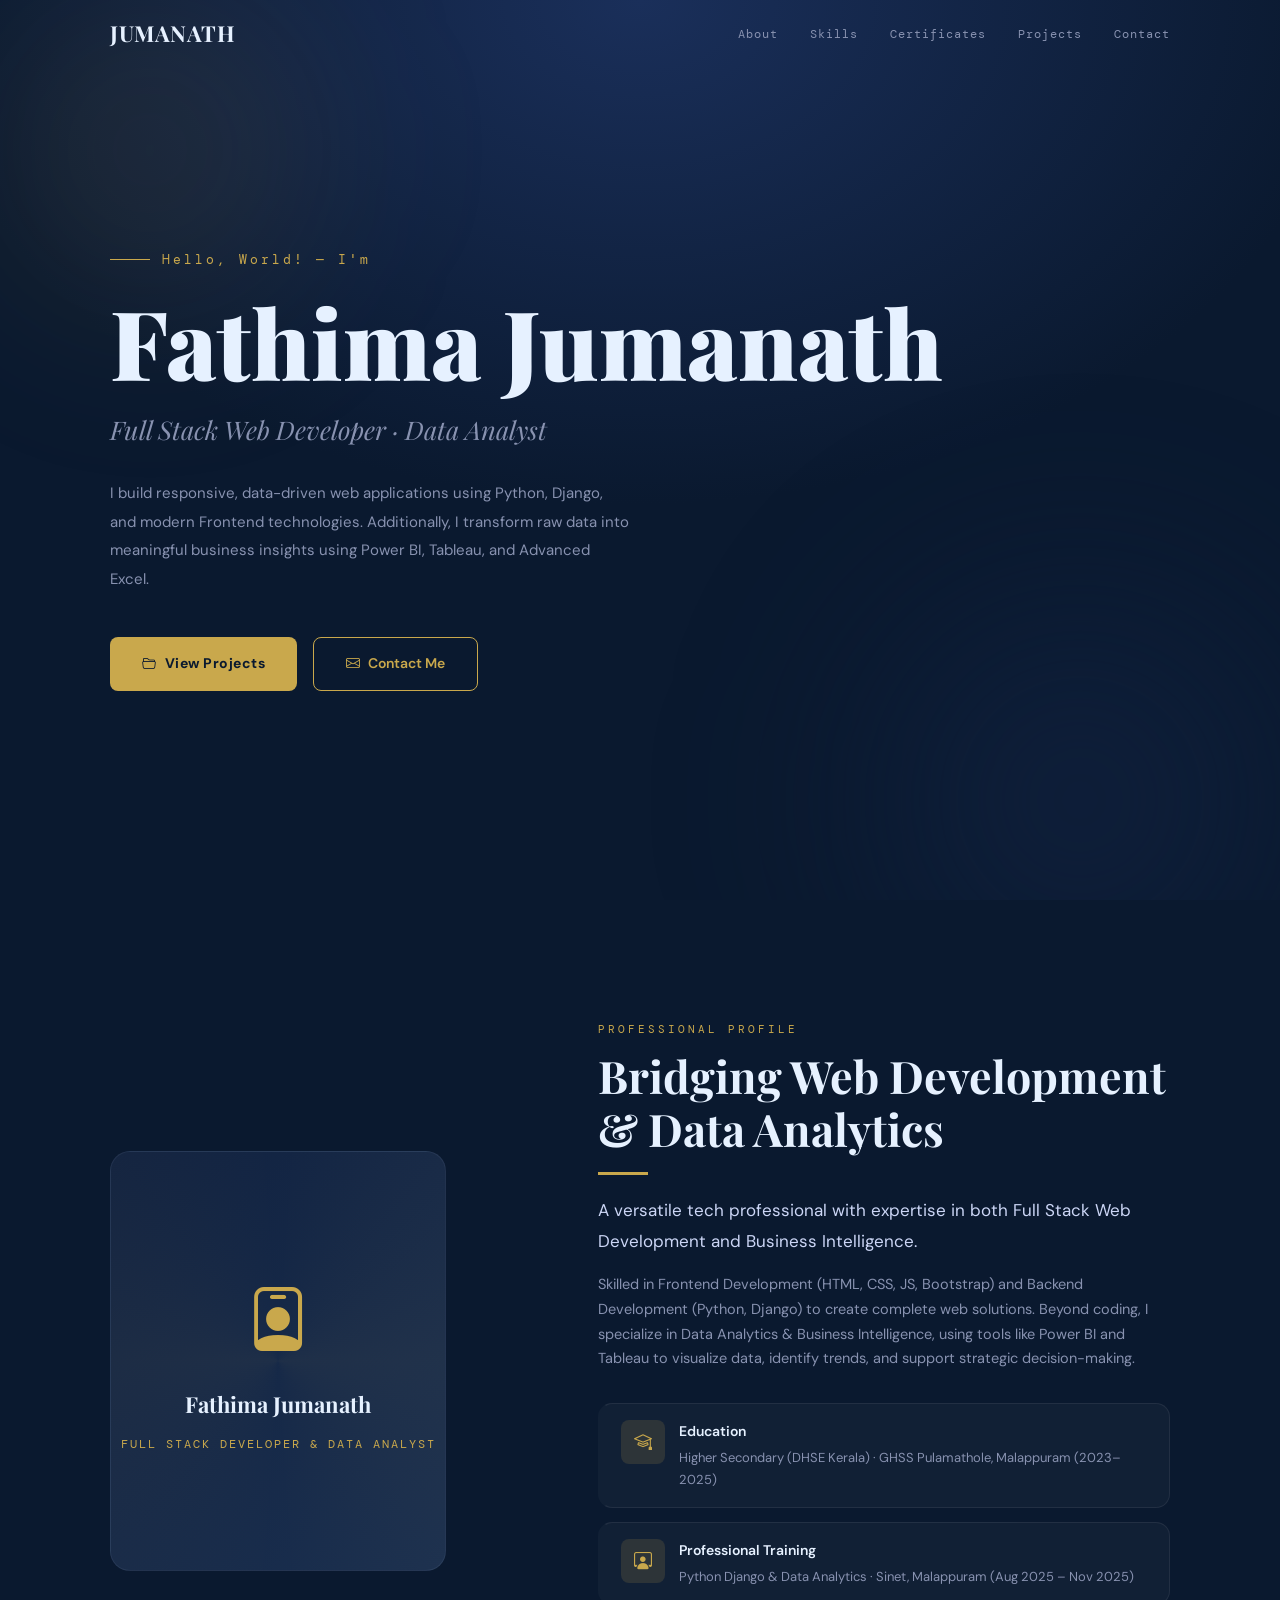
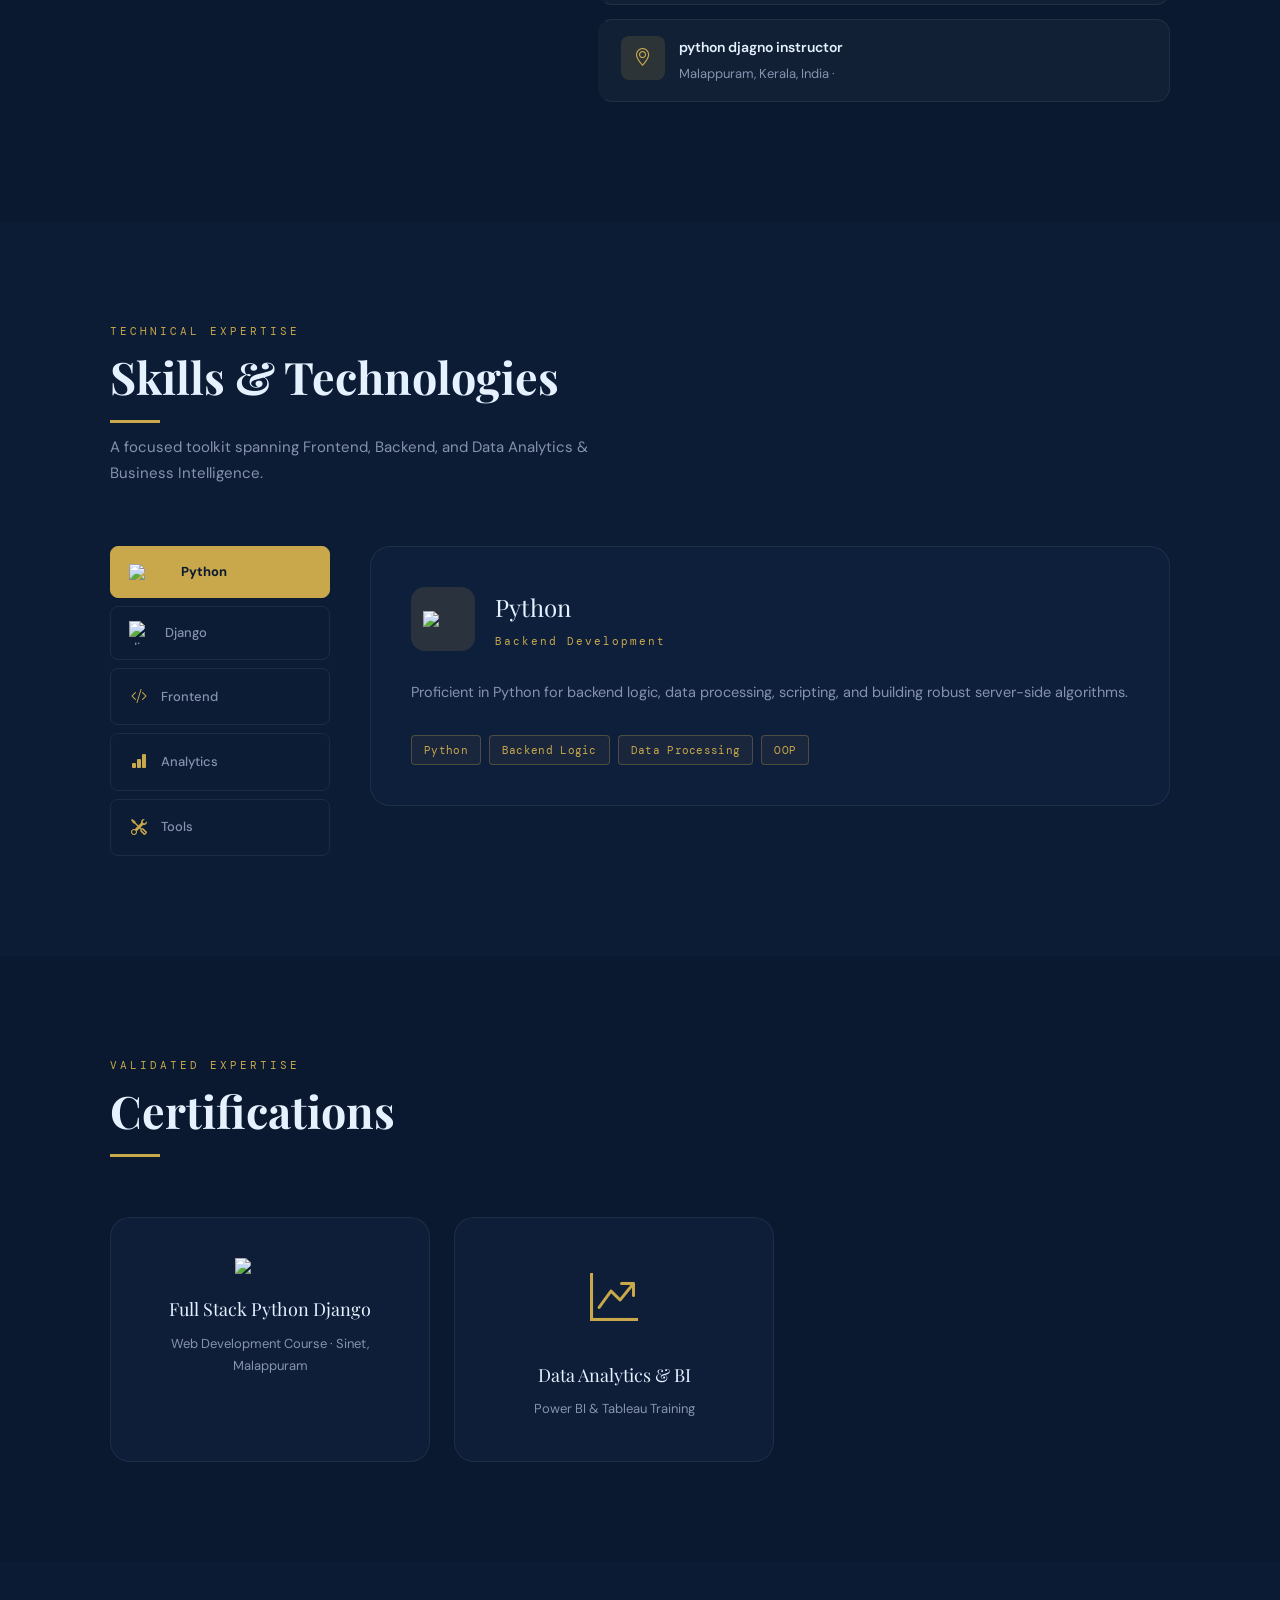
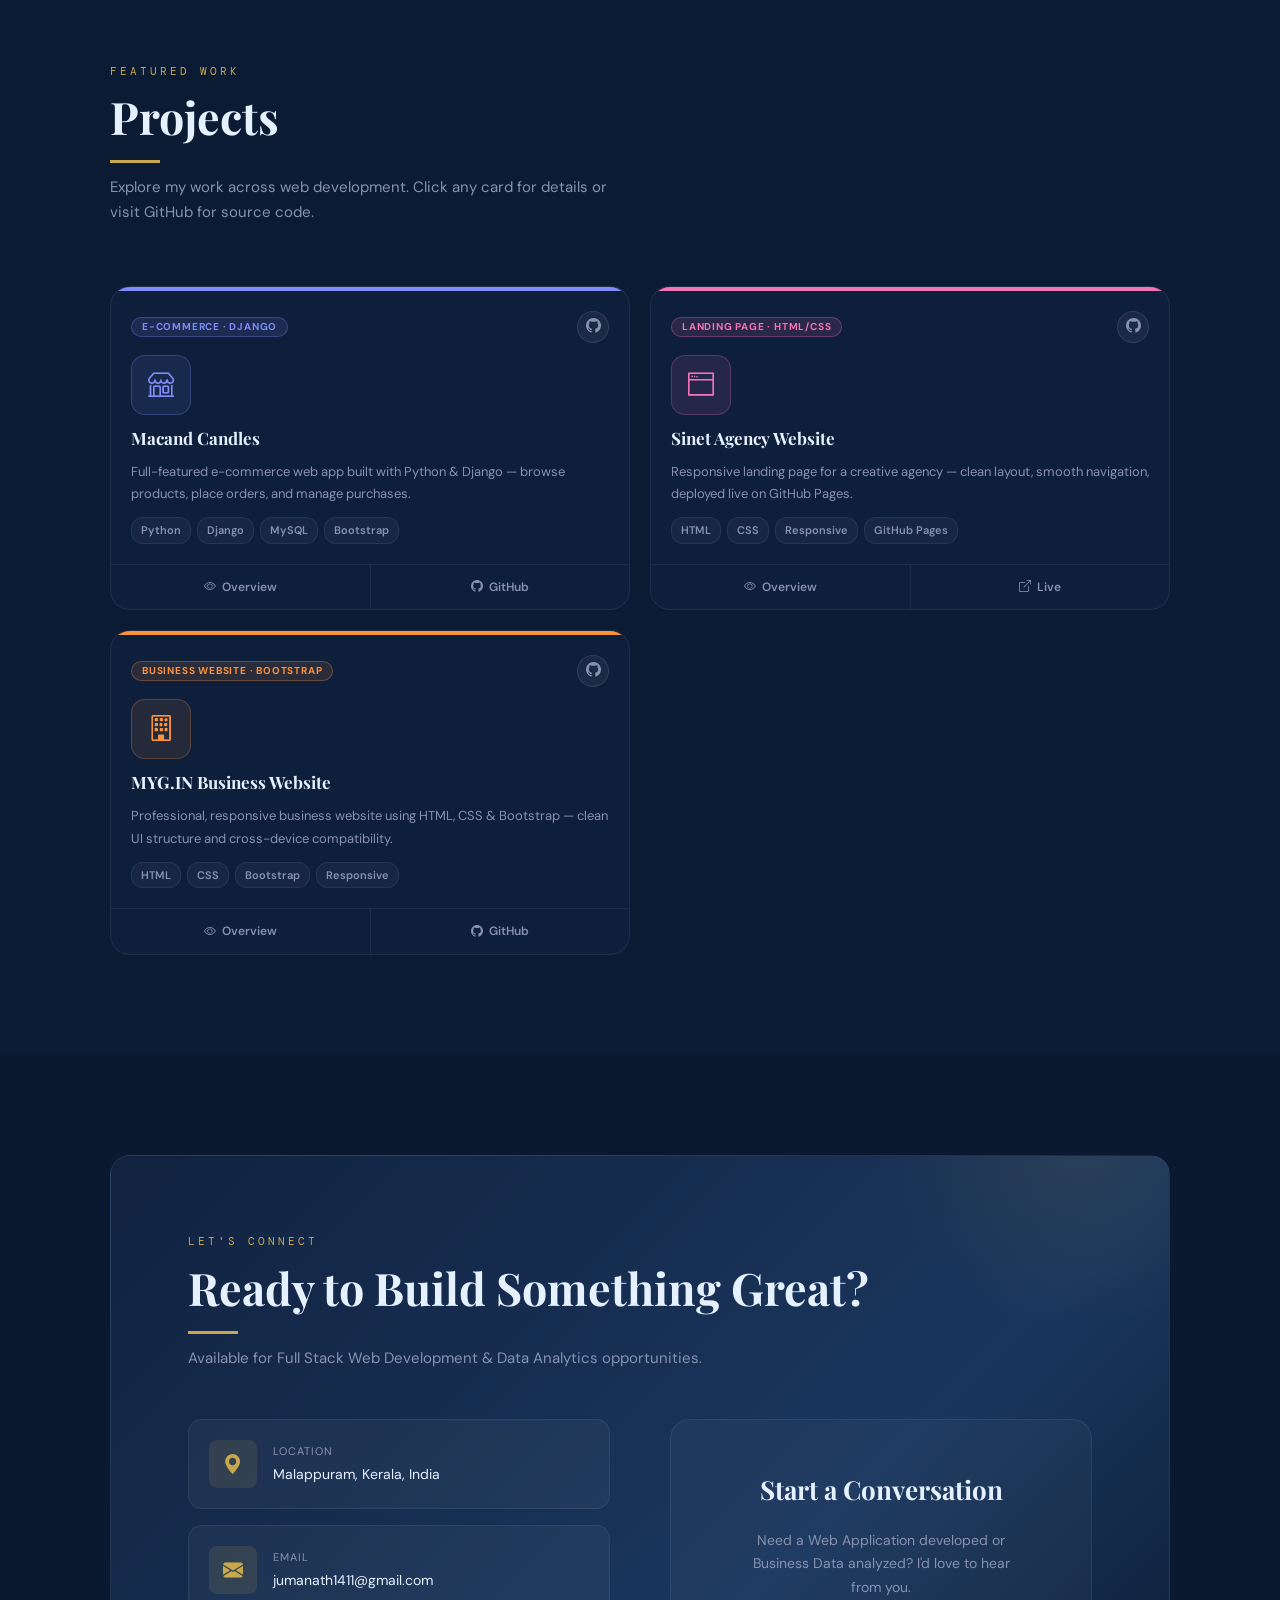
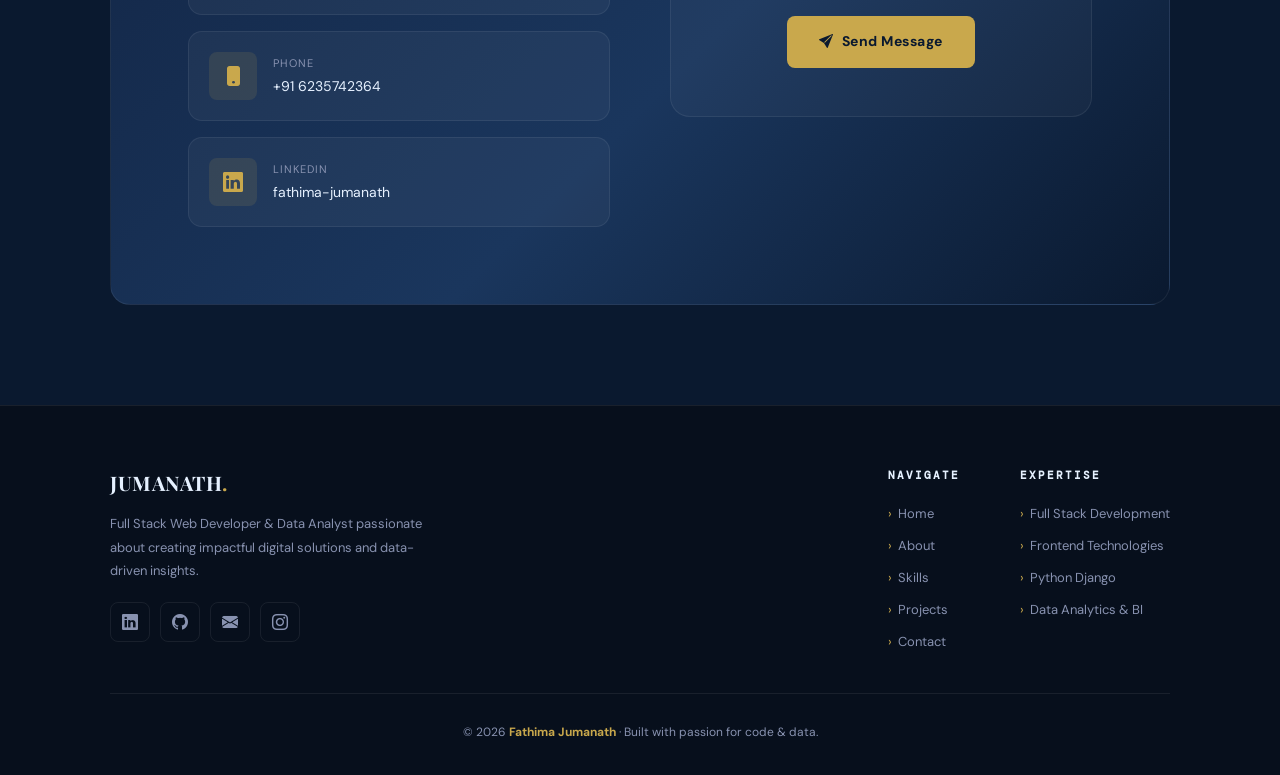
==== commit 8eaadce7: "icons changed" ====
--- a/index.html
+++ b/index.html
@@ -1,12 +1,13 @@
+
 <!DOCTYPE html>
 <html lang="en">
 <head>
 <meta charset="UTF-8">
 <meta name="viewport" content="width=device-width, initial-scale=1.0">
-<title>Fathima Jumanath | Python Django Developer</title>
-<meta name="description" content="Fathima Jumanath — Python Django Developer specializing in backend development, e-commerce web apps, authentication & API integrations using Django.">
+<title>Fathima Jumanath | Full Stack Developer & Data Analyst</title>
+<meta name="description" content="Fathima Jumanath — Full Stack Web Developer & Data Analyst specializing in Python Django, Frontend Technologies, and Business Intelligence using Power BI & Tableau.">
 <meta name="theme-color" content="#0a192f">
-<link rel="icon" type="image/svg+xml" href="data:image/svg+xml,<svg xmlns='http://www.w3.org/2000/svg' viewBox='0 0 100 100'><text y='.9em' font-size='90'>🐍</text></svg>">
+<link rel="icon" type="image/svg+xml" href="data:image/svg+xml,<svg xmlns='http://www.w3.org/2000/svg' viewBox='0 0 100 100'><text y='.9em' font-size='90'>🚀</text></svg>">
 <link rel="preconnect" href="https://fonts.googleapis.com">
 <link rel="preconnect" href="https://fonts.gstatic.com" crossorigin>
 <link href="https://fonts.googleapis.com/css2?family=Playfair+Display:ital,wght@0,400;0,600;0,700;0,900;1,400&family=DM+Mono:ital,wght@0,400;0,500;1,400&family=DM+Sans:wght@300;400;500;600&display=swap" rel="stylesheet">
@@ -19,11 +20,11 @@
 
 <header class="header" id="header">
   <div class="header-inner">
-    <a href="#hero" class="logo">JUMANATH<span>.</span></a>
+    <a href="#hero" class="logo">JUMANATH<span></span></a>
     <nav class="nav-links">
       <a href="#about">About</a>
       <a href="#skills">Skills</a>
-      <a href="#certifications">Certs</a>
+      <a href="#certifications">Certificates</a>
       <a href="#projects">Projects</a>
       <a href="#contact">Contact</a>
     </nav>
@@ -49,11 +50,11 @@
   <div class="container">
     <div class="hero-eyebrow reveal">Hello, World! — I'm</div>
     <h1 class="hero-title reveal reveal-delay-1">
-      Fathima Jumanath<span class="accent">.</span>
+      Fathima Jumanath<span class="accent"></span>
     </h1>
-    <p class="hero-role reveal reveal-delay-2">Python Django Developer · Backend · Web Applications</p>
+    <p class="hero-role reveal reveal-delay-2">Full Stack Web Developer · Data Analyst</p>
     <p class="hero-desc reveal reveal-delay-3">
-      I build dynamic, responsive, and database-driven web applications using Python and Django. Experienced in backend development, authentication, and API integrations — focused on scalable, production-ready solutions.
+      I build responsive, data-driven web applications using Python, Django, and modern Frontend technologies. Additionally, I transform raw data into meaningful business insights using Power BI, Tableau, and Advanced Excel.
     </p>
     <div class="hero-actions reveal reveal-delay-4">
       <a href="#projects" class="btn-primary"><i class="bi bi-folder2-open"></i> View Projects</a>
@@ -69,15 +70,15 @@
         <div class="about-card">
           <i class="bi bi-person-badge about-card-icon"></i>
           <span class="about-card-name">Fathima Jumanath</span>
-          <span class="about-card-role">PYTHON DJANGO DEVELOPER</span>
+          <span class="about-card-role">FULL STACK DEVELOPER & DATA ANALYST</span>
           <div class="about-card-border"></div>
         </div>
       </div>
       <div>
         <span class="section-label reveal">Professional Profile</span>
-        <h2 class="section-title reveal reveal-delay-1">Building Scalable Web Apps with Django</h2>
-        <p class="about-lead reveal reveal-delay-2">Python Django Developer with hands-on experience in building dynamic, production-ready web applications.</p>
-        <p class="about-body reveal reveal-delay-3">Skilled in backend development, authentication systems, and API integrations using Django. I develop full-featured e-commerce platforms and responsive web applications — focusing on clean architecture, cross-device compatibility, and seamless user experience.</p>
+        <h2 class="section-title reveal reveal-delay-1">Bridging Web Development & Data Analytics</h2>
+        <p class="about-lead reveal reveal-delay-2">A versatile tech professional with expertise in both Full Stack Web Development and Business Intelligence.</p>
+        <p class="about-body reveal reveal-delay-3">Skilled in Frontend Development (HTML, CSS, JS, Bootstrap) and Backend Development (Python, Django) to create complete web solutions. Beyond coding, I specialize in Data Analytics & Business Intelligence, using tools like Power BI and Tableau to visualize data, identify trends, and support strategic decision-making.</p>
         <div class="about-cards">
           <div class="about-item reveal reveal-delay-1">
             <div class="about-item-icon"><i class="bi bi-mortarboard"></i></div>
@@ -90,14 +91,14 @@
             <div class="about-item-icon"><i class="bi bi-person-workspace"></i></div>
             <div>
               <div class="about-item-title">Professional Training</div>
-              <p class="about-item-text">Python Django · Sinet, Malappuram (Aug 2025 – Nov 2025)</p>
+              <p class="about-item-text">Python Django & Data Analytics · Sinet, Malappuram (Aug 2025 – Nov 2025)</p>
             </div>
           </div>
           <div class="about-item reveal reveal-delay-3">
             <div class="about-item-icon"><i class="bi bi-geo-alt"></i></div>
             <div>
-              <div class="about-item-title">Location</div>
-              <p class="about-item-text">Malappuram, Kerala, India · Open to opportunities</p>
+              <div class="about-item-title">python djagno instructor </div>
+              <p class="about-item-text">Malappuram, Kerala, India · </p>
             </div>
           </div>
         </div>
@@ -110,45 +111,50 @@
   <div class="container">
     <span class="section-label reveal">Technical Expertise</span>
     <h2 class="section-title reveal reveal-delay-1">Skills &amp; Technologies</h2>
-    <p class="section-sub reveal reveal-delay-2">A focused toolkit spanning Backend Development, Frontend Design, Databases, and Version Control.</p>
+    <p class="section-sub reveal reveal-delay-2">A focused toolkit spanning Frontend, Backend, and Data Analytics & Business Intelligence.</p>
     <div class="skills-tabs-wrapper reveal reveal-delay-3">
       <div class="skills-tab-nav">
-        <button class="stab active" onclick="switchSkill(this,'sk-python')"><i class="bi bi-filetype-py"></i>Python</button>
-        <button class="stab" onclick="switchSkill(this,'sk-django')"><i class="bi bi-server"></i>Django</button>
+        <button class="stab active" onclick="switchSkill(this,'sk-python')"><img src="https://cdn.jsdelivr.net/gh/devicons/devicon/icons/python/python-original.svg" width="40">Python</button>
+        <button class="stab" onclick="switchSkill(this,'sk-django')"><img width="24" height="24" src="https://img.icons8.com/external-tal-revivo-bold-tal-revivo/24/external-django-a-high-level-python-web-framework-that-encourages-rapid-development-logo-bold-tal-revivo.png" alt="django-icon"/>Django</button>
         <button class="stab" onclick="switchSkill(this,'sk-frontend')"><i class="bi bi-code-slash"></i>Frontend</button>
-        <button class="stab" onclick="switchSkill(this,'sk-db')"><i class="bi bi-database"></i>Database</button>
+        <button class="stab" onclick="switchSkill(this,'sk-db')"><i class="bi bi-bar-chart-fill"></i>Analytics</button>
         <button class="stab" onclick="switchSkill(this,'sk-tools')"><i class="bi bi-tools"></i>Tools</button>
       </div>
       <div class="skills-panel-area">
         <div class="skills-panel active" id="sk-python">
-          <div class="sp-head"><div class="sp-icon"><i class="bi bi-filetype-py"></i></div><div><div class="sp-title">Python</div><div class="sp-sub">Core Backend Language</div></div></div>
-          <p class="sp-desc">Proficient in Python for backend logic, scripting, and building scalable server-side applications with clean, maintainable code.</p>
-          <div class="sp-tags"><span class="sp-tag">Python</span><span class="sp-tag">OOP</span><span class="sp-tag">REST APIs</span><span class="sp-tag">Authentication</span><span class="sp-tag">Backend Logic</span></div>
+          <div class="sp-head"><div class="sp-icon"><img src="https://cdn.jsdelivr.net/gh/devicons/devicon/icons/python/python-original.svg" width="40"></div><div><div class="sp-title">Python</div><div class="sp-sub">Backend Development</div></div></div>
+          <p class="sp-desc">Proficient in Python for backend logic, data processing, scripting, and building robust server-side algorithms.</p>
+          <div class="sp-tags"><span class="sp-tag">Python</span><span class="sp-tag">Backend Logic</span><span class="sp-tag">Data Processing</span><span class="sp-tag">OOP</span></div>
         </div>
         <div class="skills-panel" id="sk-django">
-          <div class="sp-head"><div class="sp-icon"><i class="bi bi-server"></i></div><div><div class="sp-title">Django Framework</div><div class="sp-sub">Full-Stack Web Development</div></div></div>
-          <p class="sp-desc">Building production-ready web applications with Django including e-commerce platforms, user authentication, and API integrations.</p>
-          <div class="sp-tags"><span class="sp-tag">Django</span><span class="sp-tag">Django ORM</span><span class="sp-tag">Authentication</span><span class="sp-tag">API Integration</span><span class="sp-tag">Admin Panel</span><span class="sp-tag">E-Commerce</span></div>
+          <div class="sp-head"><div class="sp-icon"><img width="24" height="24" src="https://img.icons8.com/external-tal-revivo-bold-tal-revivo/24/external-django-a-high-level-python-web-framework-that-encourages-rapid-development-logo-bold-tal-revivo.png" alt="django-icon"/></div><div><div class="sp-title">Django Framework</div><div class="sp-sub">Full Stack Web Development</div></div></div>
+          <p class="sp-desc">Building production-ready, secure web applications, handling databases, and integrating backend logic with frontend interfaces.</p>
+          <div class="sp-tags"><span class="sp-tag">Django</span><span class="sp-tag">Django ORM</span><span class="sp-tag">Authentication</span><span class="sp-tag">MVT Architecture</span></div>
         </div>
         <div class="skills-panel" id="sk-frontend">
-          <div class="sp-head"><div class="sp-icon"><i class="bi bi-code-slash"></i></div><div><div class="sp-title">Frontend Development</div><div class="sp-sub">HTML · CSS · Bootstrap · JavaScript</div></div></div>
-          <p class="sp-desc">Designing responsive and visually clean user interfaces with modern frontend technologies and frameworks.</p>
-          <div class="sp-tags"><span class="sp-tag">HTML5</span><span class="sp-tag">CSS3</span><span class="sp-tag">Bootstrap</span><span class="sp-tag">JavaScript</span><span class="sp-tag">Responsive Design</span></div>
+          <div class="sp-head"><div class="sp-icon"><i class="bi bi-code-slash"></i></div><div><div class="sp-title">Frontend Development</div><div class="sp-sub">HTML · CSS · JavaScript · Bootstrap</div></div></div>
+          <p class="sp-desc">Designing highly interactive, responsive, and visually appealing user interfaces using modern web technologies and frameworks.</p>
+          <div class="sp-tags"><span class="sp-tag">HTML5</span><span class="sp-tag">CSS3</span><span class="sp-tag">JavaScript</span><span class="sp-tag">Bootstrap</span><span class="sp-tag">Responsive UI</span></div>
         </div>
         <div class="skills-panel" id="sk-db">
-          <div class="sp-head"><div class="sp-icon"><i class="bi bi-database"></i></div><div><div class="sp-title">Database</div><div class="sp-sub">MySQL</div></div></div>
-          <p class="sp-desc">Database design, management, and query optimization using MySQL for dynamic, data-driven web applications.</p>
-          <div class="sp-tags"><span class="sp-tag">MySQL</span><span class="sp-tag">Database Design</span><span class="sp-tag">SQL Queries</span><span class="sp-tag">Django ORM</span></div>
+          <div class="sp-head"><div class="sp-icon"><i class="bi bi-bar-chart-fill"></i></div><div><div class="sp-title">Data Analytics & BI</div><div class="sp-sub">Power BI · Tableau · Excel</div></div></div>
+          <p class="sp-desc">Transforming complex datasets into actionable business insights through interactive dashboards, reports, and advanced data visualization.</p>
+          <div class="sp-tags"><span class="sp-tag">Power BI</span><span class="sp-tag">Tableau</span><span class="sp-tag">Advanced Excel</span><span class="sp-tag">Data Visualization</span><span class="sp-tag">Business Intelligence</span></div>
         </div>
         <div class="skills-panel" id="sk-tools">
-          <div class="sp-head"><div class="sp-icon"><i class="bi bi-tools"></i></div><div><div class="sp-title">Tools &amp; Version Control</div><div class="sp-sub">GitHub</div></div></div>
-          <p class="sp-desc">Managing source code, collaborating on projects, and deploying web applications using GitHub and Git workflows.</p>
-          <div class="sp-tags"><span class="sp-tag">GitHub</span><span class="sp-tag">Git</span><span class="sp-tag">Version Control</span><span class="sp-tag">Deployment</span></div>
+          <div class="sp-head"><div class="sp-icon"><i class="bi bi-tools"></i></div><div><div class="sp-title">Tools &amp; Workflows</div><div class="sp-sub">Development & Version Control</div></div></div>
+          <p class="sp-desc">Utilizing industry-standard tools to write clean code, manage versions, and collaborate efficiently on tech projects.</p>
+          <div class="sp-tags"><span class="sp-tag">Git</span><span class="sp-tag">GitHub</span></div>
         </div>
       </div>
     </div>
   </div>
 </section>
+
+
+
+
+
 
 <section id="certifications">
   <div class="container">
@@ -156,18 +162,20 @@
     <h2 class="section-title reveal reveal-delay-1">Certifications</h2>
     <div class="certs-grid">
       <div class="cert-card reveal reveal-delay-1">
-        <div class="cert-icon"><i class="bi bi-patch-check-fill"></i></div>
-        <div class="cert-name">Python Django Developer</div>
-        <div class="cert-desc">Professional Course · Sinet, Malappuram</div>
+        <div class="cert-icon"><center><img src="https://cdn.jsdelivr.net/gh/devicons/devicon/icons/python/python-original.svg" width="70" ></center></div>
+        <div class="cert-name">Full Stack Python Django</div>
+        <div class="cert-desc">Web Development Course · Sinet, Malappuram</div>
       </div>
       <div class="cert-card reveal reveal-delay-2">
-        <div class="cert-icon"><i class="bi bi-award-fill"></i></div>
-        <div class="cert-name">Sinet · Malappuram</div>
-        <div class="cert-desc">Python &amp; Django Web Development · Aug – Nov 2025</div>
+        <div class="cert-icon"><i class="bi bi-graph-up-arrow"></i></div>
+        <div class="cert-name">Data Analytics & BI</div>
+        <div class="cert-desc">Power BI & Tableau Training</div>
       </div>
     </div>
   </div>
 </section>
+
+
 
 <section id="projects">
   <div class="container">
@@ -241,12 +249,15 @@
   </div>
 </section>
 
+
+
+
 <section id="contact">
   <div class="container">
     <div class="contact-wrap">
       <span class="section-label reveal">Let's Connect</span>
       <h2 class="section-title reveal reveal-delay-1" style="color: var(--white);">Ready to Build Something Great?</h2>
-      <p class="section-sub reveal reveal-delay-2">Available for full-time roles &amp; freelance projects.</p>
+      <p class="section-sub reveal reveal-delay-2">Available for Full Stack Web Development & Data Analytics opportunities.</p>
       <div class="contact-grid">
         <div class="contact-cards">
           <div class="contact-card reveal reveal-delay-1">
@@ -268,24 +279,29 @@
         </div>
         <div class="contact-cta reveal reveal-delay-2">
           <h3>Start a Conversation</h3>
-          <p>Have a project in mind or looking to hire? I'd love to hear from you.</p>
+          <p>Need a Web Application developed or Business Data analyzed? I'd love to hear from you.</p>
           <a href="mailto:jumanath1411@gmail.com" class="btn-primary"><i class="bi bi-send-fill"></i> Send Message</a>
         </div>
       </div>
     </div>
   </div>
 </section>
+
+
+
+
 
 <footer>
   <div class="container">
     <div class="footer-top">
       <div class="footer-brand">
         <a href="#hero" class="logo">JUMANATH<span>.</span></a>
-        <p class="footer-tagline">Python Django Developer passionate about building scalable and production-ready web applications.</p>
+        <p class="footer-tagline">Full Stack Web Developer & Data Analyst passionate about creating impactful digital solutions and data-driven insights.</p>
         <div class="footer-socials">
           <a href="https://www.linkedin.com/in/fathima-jumanath" target="_blank" rel="noopener noreferrer" class="footer-social"><i class="bi bi-linkedin"></i></a>
           <a href="https://github.com/jumanath" target="_blank" rel="noopener noreferrer" class="footer-social"><i class="bi bi-github"></i></a>
           <a href="mailto:jumanath1411@gmail.com" class="footer-social"><i class="bi bi-envelope-fill"></i></a>
+          <a href="https://www.instagram.com/ju.maanah/tagged/" target="_blank" rel="noopener noreferrer" class="footer-social"><i class="bi bi-instagram"></i></a>
         </div>
       </div>
       <nav class="footer-nav-cols">
@@ -302,21 +318,23 @@
         <div class="footer-col">
           <h4>Expertise</h4>
           <ul>
-            <li><a href="#skills">Python</a></li>
-            <li><a href="#skills">Django Framework</a></li>
-            <li><a href="#skills">Frontend Development</a></li>
-            <li><a href="#skills">MySQL Database</a></li>
+            <li><a href="#skills">Full Stack Development</a></li>
+            <li><a href="#skills">Frontend Technologies</a></li>
+            <li><a href="#skills">Python Django</a></li>
+            <li><a href="#skills">Data Analytics & BI</a></li>
           </ul>
         </div>
       </nav>
     </div>
     <div class="footer-bottom">
-      <p class="footer-copy">&copy; <span id="footerYear"></span> <strong>Fathima Jumanath</strong> · Built with passion for web development.</p>
+      <p class="footer-copy">&copy; <span id="footerYear"></span> <strong>Fathima Jumanath</strong> · Built with passion for code & data.</p>
     </div>
   </div>
 </footer>
 
+
 <button id="scrollTop" aria-label="Scroll to top"><i class="bi bi-arrow-up-short"></i></button>
+
 
 <div class="modal-overlay" id="projectModal" onclick="handleOverlayClick(event)">
   <div class="modal" id="modalBox">
@@ -349,81 +367,85 @@
           <div class="mo-tags" id="modal-tags"></div>
         </div>
         <div class="mo-actions">
-          <a href="#" id="modal-github-link" target="_blank" rel="noopener noreferrer" class="mo-btn-github"><i class="bi bi-github"></i> View Repository on GitHub</a>
+          <a href="#" id="modal-github-link" target="_blank" rel="noopener noreferrer" class="mo-btn-github"><i class="bi bi-github"></i> View Repository</a>
           <a href="#contact" onclick="closeModal()" class="mo-btn-contact"><i class="bi bi-envelope-fill"></i> Discuss Project</a>
         </div>
       </div>
     </div>
   </div>
 </div>
+
+
+
+
 
 <script>
 document.getElementById('footerYear').textContent = new Date().getFullYear();
 
 const PROJECTS = [
   {
-    title: "Macand Candles",
-    tech: "Python · Django · MySQL · Bootstrap",
+    title: "Macand E-Commerce Platform",
+    tech: "Full Stack Web Development",
     icon: "bi bi-shop",
     domain: "ml",
-    github: "https://github.com/jumanath/Candles-website.git",
-    about: "Macand Candles is a full-featured e-commerce web application built with Python and Django. It enables users to browse products, place orders, and manage purchases through a secure, production-ready online platform deployed for real-time access.",
+    github: "https://github.com/jumanath",
+    about: "A comprehensive Full Stack e-commerce application. It seamlessly combines a responsive Frontend built with HTML, CSS, JavaScript, and Bootstrap with a powerful, secure Backend driven by Python and Django.",
     projects: [
-      { name: "Product Browsing", desc: "Dynamic product listing with category filtering and detail views", icon: "bi bi-grid-fill" },
-      { name: "Order Management", desc: "Full order placement and purchase management system", icon: "bi bi-cart-check-fill" },
-      { name: "User Authentication", desc: "Secure user registration, login, and session management", icon: "bi bi-shield-lock-fill" },
-      { name: "Admin Panel", desc: "Django admin integration for product and order management", icon: "bi bi-gear-fill" }
+      { name: "Responsive UI", desc: "Dynamic and interactive product listing using JS and Bootstrap", icon: "bi bi-laptop" },
+      { name: "Secure Backend", desc: "Robust data handling and API routing using Python Django", icon: "bi bi-server" },
+      { name: "Authentication", desc: "Secure user registration and session management", icon: "bi bi-shield-lock-fill" },
+      { name: "Database Design", desc: "Structured relational database mapping via Django ORM", icon: "bi bi-database" }
     ],
     bullets: [
-      "Full-stack Django e-commerce platform deployed for production",
-      "Secure authentication and user session management",
-      "Database-driven product and order management with MySQL",
-      "Responsive UI with Bootstrap for cross-device compatibility",
-      "Production-ready deployment with real-time access"
+      "End-to-end Full Stack Web Development execution",
+      "Interactive Frontend utilizing modern JavaScript",
+      "Secure and scalable Python Django backend architecture",
+      "Mobile-first responsive design using Bootstrap",
+      "Optimized database queries for fast loading times"
     ],
-    tags: ["Python", "Django", "MySQL", "Bootstrap", "HTML", "CSS", "Authentication", "E-Commerce", "GitHub"]
+    tags: ["HTML", "CSS", "JavaScript", "Bootstrap", "Python", "Django", "Full Stack"]
   },
   {
-    title: "Sinet Agency Website",
-    tech: "HTML · CSS · GitHub Pages",
-    icon: "bi bi-window-fullscreen",
+    title: "Sales Insights Dashboard",
+    tech: "Data Analytics & Business Intelligence",
+    icon: "bi bi-pie-chart",
     domain: "dl",
-    github: "https://jumanath.github.io/Sinet-website/",
-    about: "A responsive landing page for a creative agency built with HTML and CSS. Features clean layout design, smooth navigation, and is deployed live via GitHub Pages for real-time access.",
+    github: "#",
+    about: "A high-impact Business Intelligence project focusing on Data Analytics. It involves processing complex datasets and visualizing them through interactive dashboards in Power BI and Tableau to uncover business trends.",
     projects: [
-      { name: "Responsive Layout", desc: "Mobile-first design adapting seamlessly across all screen sizes", icon: "bi bi-phone-fill" },
-      { name: "Navigation Design", desc: "Smooth, intuitive navigation with clean section transitions", icon: "bi bi-list-ul" },
-      { name: "Agency Showcase", desc: "Professional presentation of agency services and brand identity", icon: "bi bi-star-fill" }
+      { name: "Data Cleaning", desc: "Structuring and refining raw data using Advanced Excel", icon: "bi bi-file-earmark-spreadsheet" },
+      { name: "Power BI Dashboard", desc: "Interactive visualization of KPIs and sales metrics", icon: "bi bi-bar-chart-fill" },
+      { name: "Tableau Reporting", desc: "Deep-dive graphical analysis for strategic decision making", icon: "bi bi-graph-up-arrow" }
     ],
     bullets: [
-      "Clean, semantic HTML5 structure throughout",
-      "Mobile-first, fully responsive CSS layout",
-      "Smooth navigation and section transitions",
-      "Deployed and live on GitHub Pages",
-      "Optimized for cross-device compatibility"
+      "Transformed raw datasets into actionable business intelligence",
+      "Developed interactive dashboards using Power BI",
+      "Created advanced visual reports using Tableau",
+      "Utilized Excel formulas and pivot tables for data preparation",
+      "Enabled data-driven decision making for stakeholders"
     ],
-    tags: ["HTML5", "CSS3", "Responsive Design", "GitHub Pages", "Landing Page"]
+    tags: ["Power BI", "Tableau", "Advanced Excel", "Data Analytics", "Business Intelligence"]
   },
   {
-    title: "MYG.IN Business Website",
-    tech: "HTML · CSS · Bootstrap",
-    icon: "bi bi-building",
+    title: "Interactive Agency Web UI",
+    tech: "Frontend Development",
+    icon: "bi bi-window-sidebar",
     domain: "eda",
     github: "https://github.com/jumanath",
-    about: "A professional, responsive business website for MYG.IN built with HTML, CSS, and Bootstrap. Emphasizes clean UI structure, cross-device compatibility, and an optimized user experience for a professional business presence.",
+    about: "A pure Frontend Development project showcasing a modern, interactive business website. Crafted meticulously from scratch to ensure pixel-perfect design, smooth animations, and complete cross-device compatibility.",
     projects: [
-      { name: "Bootstrap Grid Layout", desc: "Structured, responsive layout using Bootstrap's grid system", icon: "bi bi-columns-gap" },
-      { name: "Cross-Device Compatibility", desc: "Consistent experience across desktop, tablet, and mobile", icon: "bi bi-display-fill" },
-      { name: "Clean UI Structure", desc: "Professional visual hierarchy with optimized user experience", icon: "bi bi-layout-text-window-reverse" }
+      { name: "Modern Layout", desc: "Semantic HTML5 and custom CSS3 styling", icon: "bi bi-layout-text-window-reverse" },
+      { name: "JS Interactivity", desc: "Dynamic DOM manipulation and smooth user interactions", icon: "bi bi-cursor-fill" },
+      { name: "Bootstrap Grid", desc: "Structured, mobile-first responsive design methodology", icon: "bi bi-columns-gap" }
     ],
     bullets: [
-      "Professional business website with clean UI design",
-      "Bootstrap framework for rapid responsive development",
-      "Cross-device and cross-browser compatibility",
-      "Structured layout emphasizing user experience",
-      "Optimized for professional business presentation"
+      "Pixel-perfect Frontend design translated from wireframes",
+      "Highly interactive elements powered by JavaScript",
+      "Rapid and reliable responsive layout using Bootstrap",
+      "Optimized CSS for fast rendering and smooth animations",
+      "Strict adherence to modern UI/UX principles"
     ],
-    tags: ["HTML5", "CSS3", "Bootstrap", "Responsive Design", "UI/UX", "Business Website"]
+    tags: ["HTML5", "CSS3", "JavaScript", "Bootstrap", "Frontend Development", "UI/UX"]
   }
 ];
 
